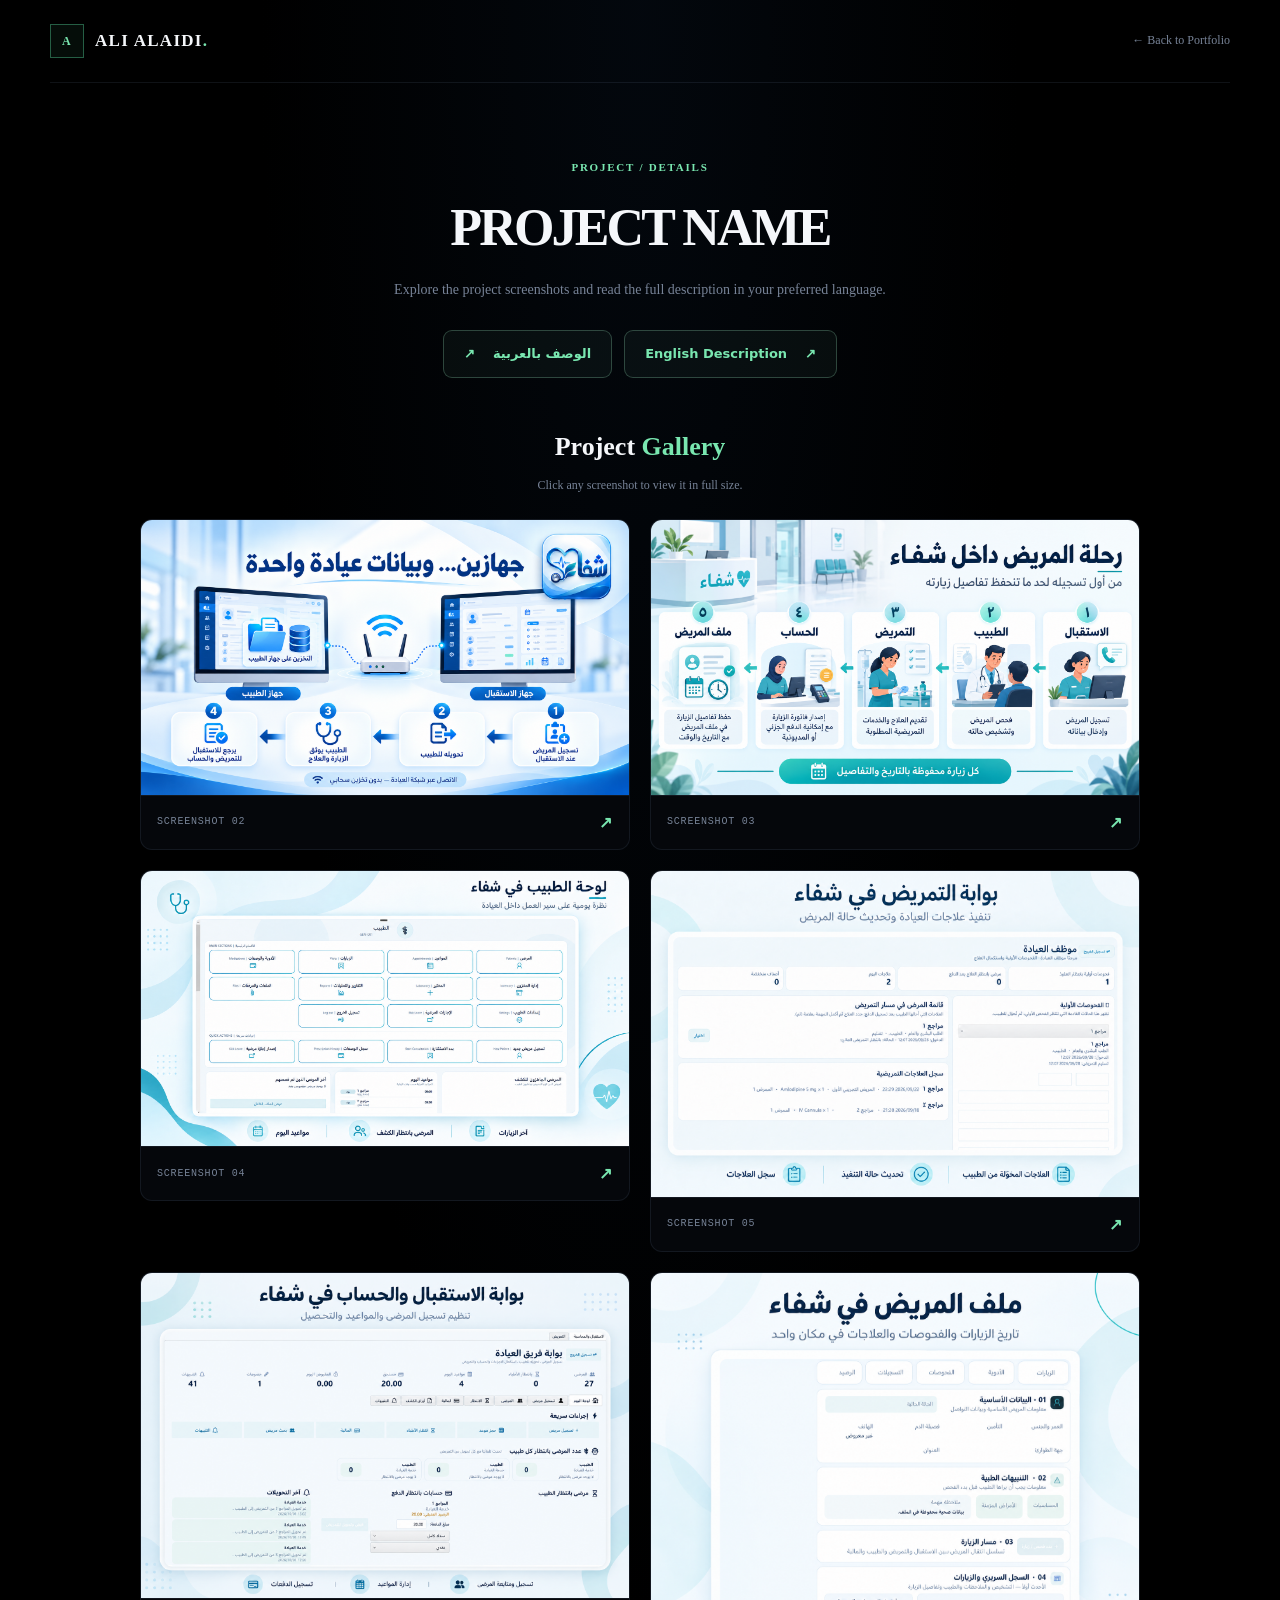
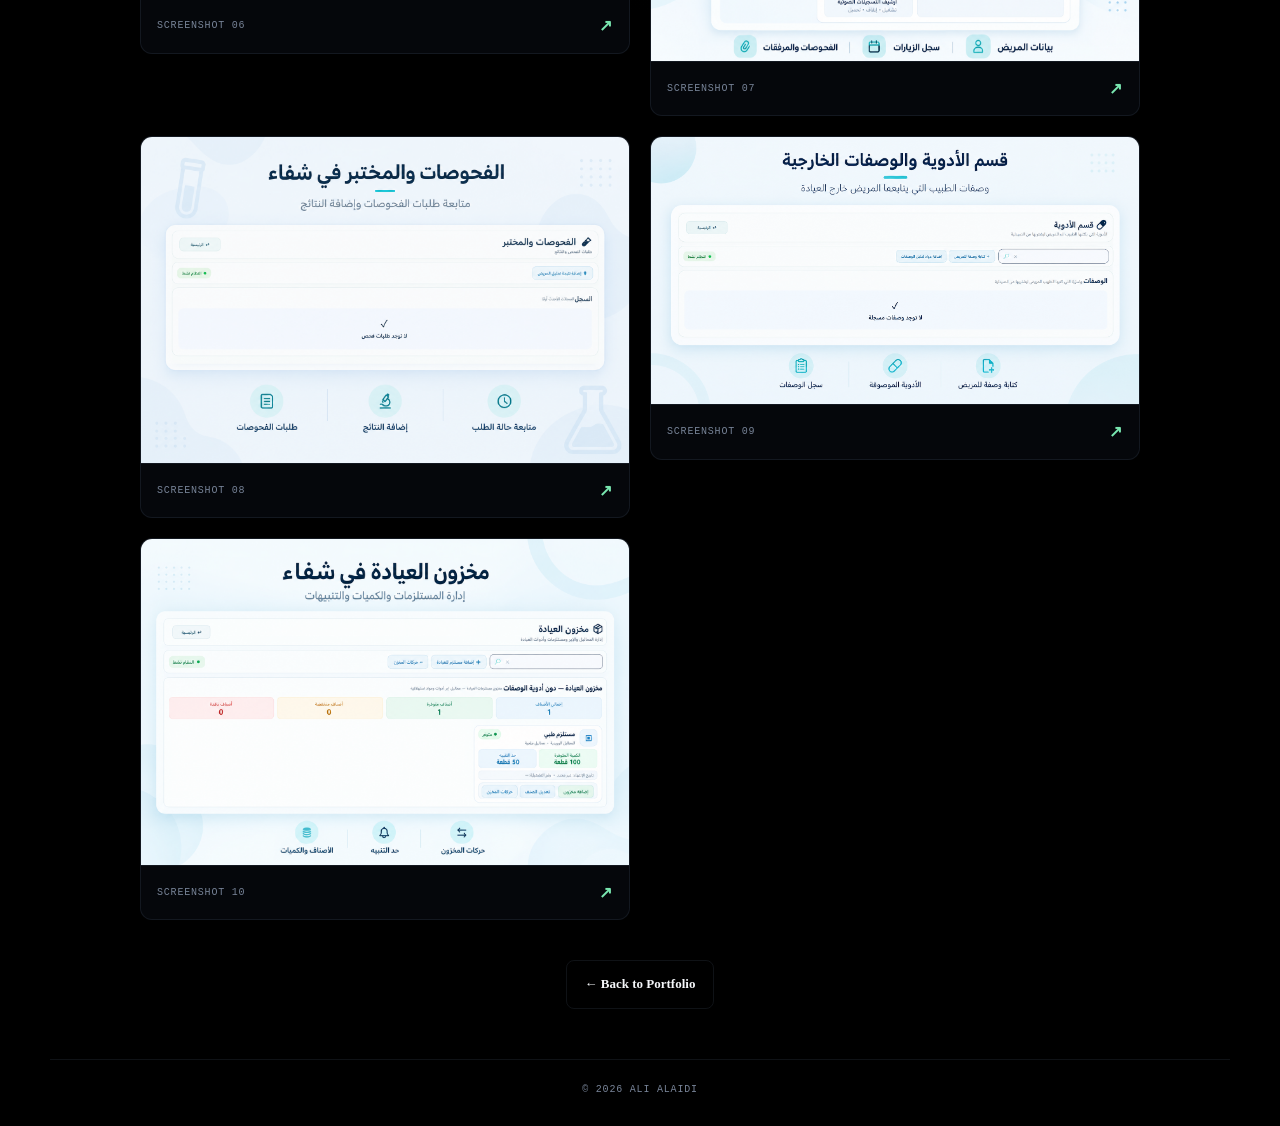
==== project-details.html @ 8cafd083 "Add files via upload" ====
<!DOCTYPE html>
<html lang="en">
<head>
  <meta charset="UTF-8">
  <meta name="viewport" content="width=device-width, initial-scale=1.0">
  <meta name="theme-color" content="#070a12">
  <meta name="referrer" content="strict-origin-when-cross-origin">

  <title>Project Details | Ali Alaidi</title>

  <link rel="stylesheet" href="./style.css">
  <link rel="stylesheet" href="./project-details.css">
</head>

<body class="project-details-page">
  <header class="project-header container">
    <a class="brand" href="./index.html">
      <span>A</span>
      <b>ALI ALAIDI<span>.</span></b>
    </a>

    <a class="project-back" href="./index.html#projects">
      ← Back to Portfolio
    </a>
  </header>

  <main class="container project-content">
    <section class="project-intro" aria-labelledby="project-title">
      <span class="section-no">PROJECT / DETAILS</span>

      <h1 id="project-title">PROJECT NAME</h1>

      <p>
        Explore the project screenshots and read the full description
        in your preferred language.
      </p>

      <div class="project-description-links">
        <a
          class="project-description-button"
          href="https://drive.google.com/file/d/16iW1_xK2qr1eW-3Y0O09BQAmVccUvuMi/view?usp=drive_link"
          target="_blank"
          rel="noopener noreferrer"
          lang="ar"
          dir="rtl"
        >
          الوصف بالعربية
          <span aria-hidden="true">↗</span>
        </a>

        <a
          class="project-description-button"
          href="https://drive.google.com/file/d/1c07bm96x8aXMD8ARU6ulNK9ESP-a6Y94/view?usp=drive_link"
          target="_blank"
          rel="noopener noreferrer"
        >
          English Description
          <span aria-hidden="true">↗</span>
        </a>
      </div>
    </section>

    <section class="project-gallery" aria-labelledby="gallery-title">
      <div class="project-gallery-heading">
        <h2 id="gallery-title">Project <span>Gallery</span></h2>
        <p>Click any screenshot to view it in full size.</p>
      </div>

      <div class="project-screenshots">
        <a href="./2pp.png" target="_blank" rel="noopener noreferrer"
           aria-label="Open screenshot 2 in full size">
          <img src="./2pp.png" alt="Project screenshot 2"
               loading="lazy" decoding="async">
          <span>SCREENSHOT 02 <b aria-hidden="true">↗</b></span>
        </a>

        <a href="./3pp.png" target="_blank" rel="noopener noreferrer"
           aria-label="Open screenshot 3 in full size">
          <img src="./3pp.png" alt="Project screenshot 3"
               loading="lazy" decoding="async">
          <span>SCREENSHOT 03 <b aria-hidden="true">↗</b></span>
        </a>

        <a href="./4pp.png" target="_blank" rel="noopener noreferrer"
           aria-label="Open screenshot 4 in full size">
          <img src="./4pp.png" alt="Project screenshot 4"
               loading="lazy" decoding="async">
          <span>SCREENSHOT 04 <b aria-hidden="true">↗</b></span>
        </a>

        <a href="./5pp.png" target="_blank" rel="noopener noreferrer"
           aria-label="Open screenshot 5 in full size">
          <img src="./5pp.png" alt="Project screenshot 5"
               loading="lazy" decoding="async">
          <span>SCREENSHOT 05 <b aria-hidden="true">↗</b></span>
        </a>

        <a href="./6pp.png" target="_blank" rel="noopener noreferrer"
           aria-label="Open screenshot 6 in full size">
          <img src="./6pp.png" alt="Project screenshot 6"
               loading="lazy" decoding="async">
          <span>SCREENSHOT 06 <b aria-hidden="true">↗</b></span>
        </a>

        <a href="./7pp.png" target="_blank" rel="noopener noreferrer"
           aria-label="Open screenshot 7 in full size">
          <img src="./7pp.png" alt="Project screenshot 7"
               loading="lazy" decoding="async">
          <span>SCREENSHOT 07 <b aria-hidden="true">↗</b></span>
        </a>

        <a href="./8pp.png" target="_blank" rel="noopener noreferrer"
           aria-label="Open screenshot 8 in full size">
          <img src="./8pp.png" alt="Project screenshot 8"
               loading="lazy" decoding="async">
          <span>SCREENSHOT 08 <b aria-hidden="true">↗</b></span>
        </a>

        <a href="./9pp.png" target="_blank" rel="noopener noreferrer"
           aria-label="Open screenshot 9 in full size">
          <img src="./9pp.png" alt="Project screenshot 9"
               loading="lazy" decoding="async">
          <span>SCREENSHOT 09 <b aria-hidden="true">↗</b></span>
        </a>

        <a href="./10pp.png" target="_blank" rel="noopener noreferrer"
           aria-label="Open screenshot 10 in full size">
          <img src="./10pp.png" alt="Project screenshot 10"
               loading="lazy" decoding="async">
          <span>SCREENSHOT 10 <b aria-hidden="true">↗</b></span>
        </a>
      </div>
    </section>

    <div class="project-return">
      <a class="btn ghost" href="./index.html#projects">
        ← Back to Portfolio
      </a>
    </div>
  </main>

  <footer class="project-footer container">
    © 2026 ALI ALAIDI
  </footer>
</body>
</html>
---- style.css ----
:root{
  --bg:#070a12;--panel:#0c111d;--panel2:#101726;--text:#eef3ff;--muted:#8e9bb4;
  --line:rgba(145,165,200,.14);--accent:#63f5b1;--accent2:#57a7ff;--max:1180px;
}
*{box-sizing:border-box;margin:0;padding:0}
html{scroll-behavior:smooth}
body{font-family:Inter,system-ui,sans-serif;background:var(--bg);color:var(--text);line-height:1.6;overflow-x:hidden}
a{color:inherit;text-decoration:none}.container{width:min(var(--max),calc(100% - 48px));margin:auto}
.noise{position:fixed;inset:0;pointer-events:none;opacity:.035;z-index:5;background-image:url("data:image/svg+xml,%3Csvg viewBox='0 0 180 180' xmlns='http://www.w3.org/2000/svg'%3E%3Cfilter id='n'%3E%3CfeTurbulence type='fractalNoise' baseFrequency='.9' numOctaves='4' stitchTiles='stitch'/%3E%3C/filter%3E%3Crect width='100%25' height='100%25' filter='url(%23n)' opacity='.6'/%3E%3C/svg%3E")}
.grid-bg{position:fixed;inset:0;pointer-events:none;opacity:.45;background-image:linear-gradient(rgba(87,167,255,.035) 1px,transparent 1px),linear-gradient(90deg,rgba(87,167,255,.035) 1px,transparent 1px);background-size:50px 50px;mask-image:linear-gradient(to bottom,black,transparent 85%);z-index:-1}
.nav-wrap{position:sticky;top:0;z-index:20;background:rgba(7,10,18,.72);backdrop-filter:blur(18px);border-bottom:1px solid var(--line)}
.nav{height:76px;display:flex;align-items:center;justify-content:space-between}.brand{display:flex;align-items:center;gap:11px;letter-spacing:.08em}.brand>span{display:grid;place-items:center;width:34px;height:34px;border:1px solid rgba(99,245,177,.35);color:var(--accent);font:600 12px "JetBrains Mono";background:rgba(99,245,177,.05)}.brand b{font-size:17px}.brand b span,.footer b span{color:var(--accent)}
.nav-links{display:flex;gap:31px;font-size:13px;color:#aeb9cc}.nav-links a:hover{color:var(--accent)}.nav-cta{font-size:12px;border:1px solid var(--line);padding:10px 15px;border-radius:8px}.nav-cta span{color:var(--accent);margin-left:7px}
.menu-btn{display:none;background:none;border:0}.menu-btn span{display:block;width:23px;height:2px;background:var(--text);margin:5px}
.hero{min-height:680px;display:grid;grid-template-columns:1.1fr .9fr;gap:70px;align-items:center;padding-top:55px}.eyebrow,.section-no,.mini-label{font:600 11px "JetBrains Mono";letter-spacing:.16em;color:var(--accent)}.pulse{display:inline-block;width:7px;height:7px;border-radius:50%;background:var(--accent);box-shadow:0 0 14px var(--accent);margin-right:9px}
h1{font-size:clamp(43px,6vw,76px);line-height:1.02;letter-spacing:-.055em;margin:22px 0}.hero h1 span,h2 span{color:var(--accent)}.hero-text{max-width:620px;color:var(--muted);font-size:16px}.hero-text strong{color:var(--text)}
.hero-actions{display:flex;gap:12px;margin:30px 0 22px}.btn{display:inline-flex;align-items:center;gap:20px;padding:13px 18px;border-radius:8px;border:1px solid var(--line);font-size:13px;font-weight:600;transition:.25s}.btn.primary{background:var(--accent);color:#04120b;border-color:var(--accent)}.btn.primary:hover{transform:translateY(-2px);box-shadow:0 10px 30px rgba(99,245,177,.15)}.btn.ghost:hover{border-color:rgba(99,245,177,.5);color:var(--accent)}.social-row{display:flex;gap:23px;color:#77849c;font:500 11px "JetBrains Mono"}.social-row a:hover{color:var(--text)}
.hero-terminal{position:relative}.terminal-glow{position:absolute;width:280px;height:280px;right:8%;top:12%;background:var(--accent2);filter:blur(100px);opacity:.1}.terminal{position:relative;border:1px solid rgba(110,140,180,.2);border-radius:13px;background:#090e18;box-shadow:0 35px 100px rgba(0,0,0,.35);overflow:hidden;transform:perspective(1000px) rotateY(-5deg)}.terminal-top{height:43px;border-bottom:1px solid var(--line);display:flex;align-items:center;gap:13px;padding:0 16px;color:#66748d;font:11px "JetBrains Mono"}.terminal-top>b{margin-left:auto;font-size:8px;letter-spacing:4px}.dots{display:flex;gap:5px}.dots i{width:7px;height:7px;border-radius:50%;background:#3d485d}.terminal-body{padding:29px 27px 36px;font:12px/2 "JetBrains Mono";color:#9ba9be;min-height:315px}.prompt{color:var(--accent)}.path{color:var(--accent2)}.output{color:#d8e1ee;margin:3px 0 13px 0;padding-left:14px}.cursor{color:var(--accent);animation:blink 1s infinite}@keyframes blink{50%{opacity:0}}.orbit{position:absolute;border:1px solid rgba(99,245,177,.12);border-radius:50%;pointer-events:none}.orbit-a{width:430px;height:430px;right:-80px;top:-70px}.orbit-b{width:570px;height:570px;right:-150px;top:-140px}
.stats{display:grid;grid-template-columns:repeat(4,1fr);border-top:1px solid var(--line);border-bottom:1px solid var(--line);padding:25px 0}.stats div{display:flex;align-items:center;gap:15px;padding:0 25px;border-right:1px solid var(--line)}.stats div:first-child{padding-left:0}.stats div:last-child{border:0}.stats strong{font:600 22px "JetBrains Mono";color:var(--accent)}.stats span{font-size:11px;color:#7e8aa0;line-height:1.4}
.section{padding-top:125px}.section-head{display:flex;align-items:baseline;gap:18px;margin-bottom:45px}.section-head h2{font-size:36px;letter-spacing:-.04em}.about-grid{display:grid;grid-template-columns:.8fr 1.2fr;gap:80px;align-items:center}.about-card{display:flex;align-items:center;gap:22px;padding:22px;border:1px solid var(--line);background:linear-gradient(135deg,rgba(99,245,177,.035),rgba(87,167,255,.02));border-radius:12px}.profile-placeholder{width:85px;height:85px;display:grid;place-items:center;border-radius:9px;background:#111a2b;border:1px solid rgba(99,245,177,.18);font:600 20px "JetBrains Mono";color:var(--accent)}.about-card h3{margin:4px 0 2px;font-size:17px}.about-card p,.about-copy p{color:var(--muted);font-size:13px}.about-copy .lead{font-size:24px;line-height:1.4;color:#dfe7f3;margin-bottom:18px}.facts{display:flex;flex-wrap:wrap;gap:10px;margin-top:24px}.facts span{font:11px "JetBrains Mono";color:#8c99ad;border:1px solid var(--line);padding:8px 11px;border-radius:6px}
.skills-grid{display:grid;grid-template-columns:repeat(3,1fr);gap:13px}.skill-card,.cert-card,.project{border:1px solid var(--line);background:rgba(12,17,29,.7);border-radius:10px;padding:24px;transition:.3s}.skill-card:hover,.cert-card:hover,.project:hover{border-color:rgba(99,245,177,.28);transform:translateY(-3px)}.icon{color:var(--accent);font:600 20px "JetBrains Mono";margin-bottom:20px}.skill-card h3,.cert-card h3,.project h3{font-size:16px;margin-bottom:7px}.skill-card p,.cert-card p,.project p{color:var(--muted);font-size:12px;min-height:58px}.bar{height:2px;background:#182234;margin-top:18px}.bar i{display:block;height:100%;background:var(--accent)}
.cert-grid{display:grid;grid-template-columns:repeat(3,1fr);gap:13px}.cert-card{display:flex;gap:18px}.cert-logo{min-width:52px;height:52px;border-radius:7px;background:#111a29;display:grid;place-items:center;color:var(--accent);font:600 10px "JetBrains Mono";border:1px solid var(--line)}.text-btn{border:0;background:none;color:var(--accent);font:11px "JetBrains Mono";cursor:pointer;margin-top:10px}.edit-note{font-size:11px;color:#637087;margin-top:17px;font-family:"JetBrains Mono"}
.timeline{border-left:1px solid var(--line);margin-left:8px}.timeline-item{position:relative;display:grid;grid-template-columns:160px 1fr;gap:30px;padding:0 0 45px 35px}.timeline-item:before{content:"";position:absolute;left:-4px;top:4px;width:7px;height:7px;border-radius:50%;background:var(--accent);box-shadow:0 0 14px rgba(99,245,177,.7)}.year{font:600 10px "JetBrains Mono";color:var(--accent)}.timeline-item h3{font-size:17px}.timeline-item p{color:#a2aec0;font-size:12px;margin:3px 0 7px}.timeline-item small{color:#68758a;font-size:11px}
.platforms{display:grid;grid-template-columns:repeat(4,1fr);gap:12px}.platforms a{display:grid;grid-template-columns:45px 1fr;column-gap:13px;padding:20px;border:1px solid var(--line);border-radius:9px;background:rgba(12,17,29,.6)}.platforms a:hover{border-color:rgba(99,245,177,.3)}.platforms b{grid-row:span 2;display:grid;place-items:center;background:#111a29;border-radius:6px;color:var(--accent);font:600 11px "JetBrains Mono"}.platforms span{font-size:13px;font-weight:600}.platforms small{color:#68758a;font-size:10px}
.projects{display:grid;grid-template-columns:repeat(3,1fr);gap:13px}.project{min-height:275px}.project-top{display:flex;justify-content:space-between;color:var(--accent);font:11px "JetBrains Mono";margin-bottom:55px}.project-top a{border:1px solid var(--line);width:29px;height:29px;display:grid;place-items:center;border-radius:6px}.project h3{font-size:19px}.project p{min-height:75px}.tags{display:flex;gap:7px;flex-wrap:wrap}.tags span{font:10px "JetBrains Mono";color:#8492a8;background:#101827;padding:5px 8px;border-radius:4px}
.contact{margin-top:125px;margin-bottom:110px;padding:60px;border:1px solid var(--line);border-radius:14px;background:radial-gradient(circle at 85% 40%,rgba(99,245,177,.07),transparent 35%),#0b101b;display:flex;align-items:end;justify-content:space-between;gap:30px}.contact h2{font-size:46px;line-height:1.05;letter-spacing:-.05em;margin:15px 0}.contact p{color:var(--muted);font-size:13px}.big{padding:17px 21px;white-space:nowrap}
.footer{border-top:1px solid var(--line);padding:30px 0 40px;display:flex;justify-content:space-between;gap:30px}.footer b{font-size:16px}.footer p,.footer-right{color:#66738a;font-size:10px}.footer-right{display:flex;align-items:center;gap:25px}.footer-right a:hover{color:var(--accent)}
.modal{position:fixed;inset:0;background:rgba(0,0,0,.72);backdrop-filter:blur(8px);display:none;place-items:center;padding:20px;z-index:50}.modal.open{display:grid}.modal-box{position:relative;width:min(520px,100%);background:#0b111d;border:1px solid rgba(99,245,177,.22);border-radius:12px;padding:35px;box-shadow:0 30px 90px #000}.modal-box h3{font-size:25px;margin:10px 0}.modal-box p{color:var(--muted);font-size:13px;margin-bottom:25px}.modal-close{position:absolute;right:15px;top:12px;border:0;background:none;color:#8d99aa;font-size:26px;cursor:pointer}
.reveal{opacity:0;transform:translateY(20px);transition:opacity .7s ease,transform .7s ease}.reveal.visible{opacity:1;transform:none}
@media(max-width:900px){.nav-links,.nav-cta{display:none}.menu-btn{display:block}.nav{position:relative}.nav-links.open{display:flex;position:absolute;top:76px;left:0;right:0;background:#080c15;border-bottom:1px solid var(--line);padding:20px 24px;flex-direction:column;gap:17px}.hero{grid-template-columns:1fr;gap:40px;min-height:auto;padding:90px 0}.hero-terminal{max-width:650px;width:100%;margin:auto}.stats{grid-template-columns:repeat(2,1fr);gap:20px}.stats div:nth-child(2){border:0}.skills-grid,.cert-grid,.projects{grid-template-columns:1fr 1fr}.platforms{grid-template-columns:1fr 1fr}.about-grid{grid-template-columns:1fr;gap:35px}.contact{align-items:flex-start;flex-direction:column}}
@media(max-width:600px){.container{width:min(100% - 30px,var(--max))}.nav{height:66px}.hero{padding:70px 0 80px}.hero h1{font-size:45px}.hero-actions{flex-wrap:wrap}.stats{grid-template-columns:1fr 1fr}.stats div{padding:0 10px}.section{padding-top:90px}.section-head{margin-bottom:30px}.section-head h2{font-size:29px}.skills-grid,.cert-grid,.projects,.platforms{grid-template-columns:1fr}.timeline-item{grid-template-columns:1fr;gap:7px}.contact{margin-top:90px;margin-bottom:80px;padding:32px 22px}.contact h2{font-size:37px}.footer{flex-direction:column}.footer-right{flex-direction:column;align-items:flex-start;gap:10px}.terminal{transform:none}.orbit{display:none}}


/* ===== HERO PROFILE ===== */
.hero-profile{position:relative;display:flex;flex-direction:column;align-items:center;justify-content:center;min-height:530px;text-align:center}
.profile-ring{position:relative;width:310px;height:310px;border-radius:50%;padding:8px;background:conic-gradient(from 0deg,var(--accent),rgba(99,245,177,.08),var(--accent2),rgba(99,245,177,.08),var(--accent));animation:profileSpin 10s linear infinite;box-shadow:0 0 35px rgba(99,245,177,.13),0 0 90px rgba(87,167,255,.08)}
.profile-ring:before{content:"";position:absolute;inset:-12px;border:1px solid rgba(99,245,177,.18);border-radius:50%;box-shadow:0 0 25px rgba(99,245,177,.08);animation:profilePulse 3s ease-in-out infinite}
.profile-photo{width:100%;height:100%;border-radius:50%;overflow:hidden;background:radial-gradient(circle at 50% 35%,#1c2940,#0b111d 70%);border:8px solid #080c14;position:relative;z-index:2}
.profile-photo img{width:100%;height:100%;object-fit:cover;display:block}
.photo-fallback{display:none;width:100%;height:100%;place-items:center;color:var(--accent);font:600 46px "JetBrains Mono";letter-spacing:.04em}
.profile-status{margin-top:28px;border:1px solid rgba(99,245,177,.2);background:rgba(99,245,177,.045);border-radius:999px;padding:7px 12px;color:#93a1b5;font:600 9px "JetBrains Mono";letter-spacing:.14em}
.profile-status span{display:inline-block;width:6px;height:6px;border-radius:50%;background:var(--accent);margin-right:7px;box-shadow:0 0 10px var(--accent)}
.hero-profile h2{font-size:29px;letter-spacing:-.04em;margin:13px 0 0}
.profile-role{font-size:14px;color:var(--accent);font-weight:600;margin-top:2px}
.profile-meta{display:flex;flex-wrap:wrap;justify-content:center;gap:8px;margin-top:14px}
.profile-meta span{font:10px "JetBrains Mono";color:#78869d;border:1px solid var(--line);background:rgba(12,17,29,.6);padding:6px 9px;border-radius:5px}
.profile-line{width:90px;height:1px;background:linear-gradient(90deg,transparent,var(--accent),transparent);margin:18px auto 10px;opacity:.5}
.profile-caption{font:11px "JetBrains Mono";color:#66758c}
.profile-orbit{position:absolute;border:1px solid rgba(99,245,177,.11);border-radius:50%;pointer-events:none}
.orbit-one{width:430px;height:430px;animation:orbitFloat 7s ease-in-out infinite}
.orbit-two{width:570px;height:570px;animation:orbitFloat 9s ease-in-out infinite reverse}
@keyframes profileSpin{to{transform:rotate(360deg)}}
@keyframes profilePulse{50%{transform:scale(1.04);opacity:.45}}
@keyframes orbitFloat{50%{transform:scale(1.025) rotate(8deg);opacity:.55}}
.hero-profile:hover .profile-ring{animation-duration:4s;box-shadow:0 0 45px rgba(99,245,177,.2),0 0 110px rgba(87,167,255,.11)}
@media(max-width:900px){.hero-profile{min-height:500px}.profile-ring{width:275px;height:275px}.orbit-one{width:380px;height:380px}.orbit-two{width:480px;height:480px}}
@media(max-width:600px){.hero-profile{min-height:440px}.profile-ring{width:235px;height:235px}.hero-profile h2{font-size:25px}.orbit-one{width:310px;height:310px}.orbit-two{width:390px;height:390px}}


/* ===== PROFILE CARD — INSPIRED BY THE PROVIDED REFERENCE ===== */
.hero-profile-card{
  position:relative;
  width:min(520px,100%);
  margin-left:auto;
  border:1px solid rgba(125,150,190,.18);
  border-radius:24px;
  overflow:visible;
  background:linear-gradient(180deg,rgba(14,20,34,.96),rgba(8,12,21,.98));
  box-shadow:0 35px 90px rgba(0,0,0,.38),0 0 60px rgba(99,245,177,.045);
}
.profile-cover{
  height:150px;
  position:relative;
  overflow:hidden;
  border-radius:24px 24px 0 0;
  background:radial-gradient(circle at 75% 40%,rgba(99,245,177,.16),transparent 28%),linear-gradient(135deg,#111a2a,#0a101c 62%,#0d1725);
  border-bottom:1px solid var(--line);
}
.cover-grid{
  position:absolute;inset:0;opacity:.48;
  background-image:linear-gradient(rgba(99,245,177,.06) 1px,transparent 1px),linear-gradient(90deg,rgba(99,245,177,.06) 1px,transparent 1px);
  background-size:30px 30px;
  mask-image:linear-gradient(90deg,transparent,#000 25%,#000 75%,transparent);
}
.cover-label{
  position:absolute;left:24px;top:20px;
  font:600 9px "JetBrains Mono";letter-spacing:.17em;color:#8290a7;
}
.cover-orb{position:absolute;border:1px solid rgba(99,245,177,.15);border-radius:50%}
.cover-orb.orb-a{width:250px;height:250px;right:-30px;top:-115px}
.cover-orb.orb-b{width:180px;height:180px;right:70px;top:-75px;border-color:rgba(87,167,255,.13)}
.profile-main{position:relative;padding:0 32px 30px;text-align:center}
.profile-avatar-wrap{position:absolute;left:50%;top:-77px;transform:translateX(-50%);z-index:3}
.profile-avatar-ring{
  width:154px;height:154px;border-radius:50%;padding:5px;
  background:conic-gradient(from 180deg,var(--accent),#1c2e42,var(--accent2),#17283c,var(--accent));
  box-shadow:0 0 0 7px rgba(8,12,21,.72),0 0 35px rgba(99,245,177,.18);
}
.profile-avatar{
  width:100%;height:100%;border-radius:50%;overflow:hidden;
  background:radial-gradient(circle at 50% 35%,#26364d,#0b111d 70%);
  border:5px solid #080c14;
}
.profile-avatar img{width:100%;height:100%;display:block;object-fit:cover}
.photo-fallback{display:none;width:100%;height:100%;place-items:center;color:var(--accent);font:600 35px "JetBrains Mono"}
.online-dot{
  position:absolute;right:10px;bottom:9px;width:17px;height:17px;border-radius:50%;
  background:var(--accent);border:4px solid #0a0f18;box-shadow:0 0 13px rgba(99,245,177,.7);
}
.profile-actions{display:flex;justify-content:space-between;padding-top:21px}
.profile-actions a{
  display:inline-flex;align-items:center;gap:8px;color:#8c98ac;font-size:11px;font-weight:600;
  padding:8px 10px;border-radius:7px;transition:.2s;
}
.profile-actions a:hover{color:var(--accent);background:rgba(99,245,177,.05)}
.profile-actions a span{color:var(--accent)}
.profile-identity{padding-top:56px}
.profile-identity .profile-status{display:inline-flex;align-items:center;margin:0;padding:6px 10px;font-size:8px}
.profile-identity h2{font-size:34px;line-height:1.1;letter-spacing:-.045em;margin:12px 0 4px}
.profile-location{color:#8491a6;font:11px "JetBrains Mono";margin-bottom:14px}
.profile-role{font-size:15px;color:#e3eaf4;font-weight:600;margin-top:3px}
.profile-university{font-size:12px;color:#768399;margin-top:2px}
.profile-stats{
  display:grid;grid-template-columns:repeat(3,1fr);margin:25px 0 18px;
  border-top:1px solid var(--line);border-bottom:1px solid var(--line);
}
.profile-stats div{padding:17px 8px;border-right:1px solid var(--line)}
.profile-stats div:last-child{border-right:0}
.profile-stats strong{display:block;color:var(--text);font:600 18px "JetBrains Mono"}
.profile-stats span{display:block;color:#6e7b91;font-size:10px;margin-top:2px}
.profile-tags{display:flex;justify-content:center;gap:7px;flex-wrap:wrap;margin-bottom:20px}
.profile-tags span{font:9px "JetBrains Mono";color:#8d9aaf;background:#101827;border:1px solid var(--line);padding:6px 8px;border-radius:5px}
.profile-more{
  display:flex;align-items:center;justify-content:center;gap:14px;width:100%;
  padding:13px 16px;border:1px solid rgba(99,245,177,.18);border-radius:9px;
  color:var(--accent);background:rgba(99,245,177,.045);font-size:12px;font-weight:600;
  transition:.25s;
}
.profile-more:hover{background:rgba(99,245,177,.09);border-color:rgba(99,245,177,.35);transform:translateY(-2px)}
.profile-more span{font-size:16px}
@media(max-width:900px){
  .hero-profile-card{margin:auto;max-width:520px}
}
@media(max-width:600px){
  .hero-profile-card{border-radius:18px}
  .profile-cover{height:125px;border-radius:18px 18px 0 0}
  .profile-main{padding-left:20px;padding-right:20px}
  .profile-avatar-ring{width:136px;height:136px}
  .profile-avatar-wrap{top:-68px}
  .profile-identity{padding-top:50px}
  .profile-identity h2{font-size:29px}
}

/* FINAL OVERRIDE: old terminal is intentionally disabled */
.hero .hero-terminal{display:none!important}
.hero .hero-profile{display:none!important}
.hero-profile-card{display:block!important}

/* ===== HERO V5: PROFILE-ONLY LAYOUT ===== */
.hero{
  min-height:calc(100vh - 76px);
  display:flex!important;
  align-items:center;
  justify-content:center;
  padding:54px 0 70px;
}
.hero-copy{display:none!important}
.hero-profile-card{
  width:min(760px,100%)!important;
  margin:0 auto!important;
}
.profile-cover{height:185px}
.profile-main{padding-left:42px;padding-right:42px;padding-bottom:38px}
.profile-avatar-wrap{top:-91px}
.profile-avatar-ring{width:182px;height:182px}
.profile-identity{padding-top:72px}
.profile-identity h2{font-size:38px}
.profile-role{font-size:16px}
.profile-university{font-size:13px}
.profile-stats{margin-top:30px}
.profile-stats strong{font-size:20px}
.profile-tags{margin-top:2px}
.profile-more{max-width:360px;margin:0 auto}
@media(max-width:900px){
  .hero{min-height:auto;padding:65px 0 80px}
  .hero-profile-card{width:min(650px,100%)!important}
}
@media(max-width:600px){
  .hero{padding:42px 0 60px}
  .hero-profile-card{width:100%!important}
  .profile-cover{height:140px}
  .profile-main{padding-left:20px;padding-right:20px;padding-bottom:26px}
  .profile-avatar-wrap{top:-75px}
  .profile-avatar-ring{width:150px;height:150px}
  .profile-identity{padding-top:61px}
  .profile-identity h2{font-size:30px}
}

/* ===== V6: DEEP DARK / SOFT PROFILE GLOW ===== */
:root{
  --bg:#030507;
  --panel:#080b10;
  --panel2:#0c1118;
  --text:#f1f4f7;
  --muted:#7f8998;
  --line:rgba(170,185,205,.11);
  --accent:#75e6ad;
  --accent2:#6798d9;
}

/* deeper black atmosphere */
body{
  background:
    radial-gradient(circle at 50% 8%,rgba(55,70,88,.055),transparent 34%),
    #030507;
}
.grid-bg{
  opacity:.28;
  background-image:
    linear-gradient(rgba(130,150,175,.025) 1px,transparent 1px),
    linear-gradient(90deg,rgba(130,150,175,.025) 1px,transparent 1px);
}

/* darker profile card */
.hero-profile-card{
  background:linear-gradient(180deg,#0a0d12 0%,#06080c 100%)!important;
  border-color:rgba(160,175,195,.13)!important;
  box-shadow:0 35px 100px rgba(0,0,0,.55),0 0 70px rgba(0,0,0,.25)!important;
}
.profile-cover{
  background:
    radial-gradient(circle at 78% 35%,rgba(103,152,217,.09),transparent 28%),
    linear-gradient(135deg,#0d1219,#05070a 72%)!important;
}

/* soft, calm glow around the profile photo */
.profile-avatar-wrap{
  filter:drop-shadow(0 0 10px rgba(117,230,173,.13))
         drop-shadow(0 0 24px rgba(103,152,217,.08));
}
.profile-avatar-ring{
  background:
    conic-gradient(
      from 210deg,
      rgba(117,230,173,.9),
      rgba(117,230,173,.22),
      rgba(103,152,217,.62),
      rgba(117,230,173,.16),
      rgba(117,230,173,.9)
    )!important;
  box-shadow:
    0 0 0 7px rgba(3,5,7,.88),
    0 0 18px rgba(117,230,173,.12),
    0 0 38px rgba(103,152,217,.07)!important;
  animation:none!important;
}
.profile-avatar{
  background:#090d13!important;
  border-color:#05070a!important;
}
.profile-avatar-wrap:after{
  content:"";
  position:absolute;
  inset:-18px;
  border-radius:50%;
  background:radial-gradient(circle,rgba(117,230,173,.07) 0%,rgba(117,230,173,.025) 38%,transparent 68%);
  filter:blur(7px);
  z-index:-1;
  pointer-events:none;
}
.online-dot{
  background:#75e6ad!important;
  box-shadow:0 0 8px rgba(117,230,173,.45)!important;
}

/* quieter UI accents */
.profile-status{
  background:rgba(117,230,173,.025)!important;
  border-color:rgba(117,230,173,.12)!important;
}
.profile-tags span{
  background:#0b1016!important;
}
.profile-more{
  background:rgba(117,230,173,.025)!important;
  border-color:rgba(117,230,173,.13)!important;
}

/* ===== V7: PURE BLACK + DEEP NAVY + PHOTO HALO ===== */
:root{
  --bg:#000000;
  --panel:#05070b;
  --panel2:#080d16;
  --text:#f5f7fa;
  --muted:#778397;
  --line:rgba(122,145,176,.12);
  --accent:#79e7b0;
  --accent2:#416b9e;
}

html,body{background:#000!important}
body{
  background:
    radial-gradient(ellipse at 50% 0%,rgba(7,18,32,.42),transparent 42%),
    #000!important;
}
.grid-bg{
  opacity:.18!important;
  background-image:
    linear-gradient(rgba(54,88,125,.055) 1px,transparent 1px),
    linear-gradient(90deg,rgba(54,88,125,.055) 1px,transparent 1px)!important;
}

/* pure black card with a very subtle navy depth */
.hero-profile-card{
  background:
    linear-gradient(180deg,#06090e 0%,#000 100%)!important;
  border:1px solid rgba(72,99,133,.2)!important;
  box-shadow:
    0 40px 100px rgba(0,0,0,.8),
    0 0 80px rgba(12,32,55,.14)!important;
}
.profile-cover{
  background:
    radial-gradient(circle at 78% 35%,rgba(42,83,126,.18),transparent 29%),
    linear-gradient(135deg,#090f18 0%,#020407 75%)!important;
}

/* profile image: calm halo, navy shadow + soft green rim */
.profile-avatar-wrap{
  filter:
    drop-shadow(0 0 8px rgba(71,112,158,.18))
    drop-shadow(0 0 24px rgba(71,112,158,.10))!important;
}
.profile-avatar-ring{
  background:
    conic-gradient(
      from 205deg,
      #6ee3aa 0deg,
      rgba(110,227,170,.28) 65deg,
      #315d8b 145deg,
      rgba(49,93,139,.22) 220deg,
      #6ee3aa 310deg,
      #6ee3aa 360deg
    )!important;
  box-shadow:
    0 0 0 7px #000,
    0 0 10px rgba(110,227,170,.16),
    0 0 28px rgba(49,93,139,.14),
    0 0 55px rgba(49,93,139,.06)!important;
  animation:none!important;
}
.profile-avatar{
  background:#020406!important;
  border:5px solid #000!important;
}
.profile-avatar-wrap:after{
  content:"";
  position:absolute;
  inset:-25px;
  border-radius:50%;
  background:
    radial-gradient(circle,
      rgba(74,119,163,.11) 0%,
      rgba(74,119,163,.055) 32%,
      rgba(74,119,163,.018) 48%,
      transparent 69%);
  filter:blur(8px);
  z-index:-1;
  pointer-events:none;
}
.online-dot{
  background:#79e7b0!important;
  box-shadow:
    0 0 5px rgba(121,231,176,.65),
    0 0 12px rgba(121,231,176,.22)!important;
  border-color:#000!important;
}

/* navy details */
.profile-status{
  background:rgba(50,88,125,.055)!important;
  border-color:rgba(75,116,158,.17)!important;
}
.profile-tags span{
  background:#050a11!important;
  border-color:rgba(67,96,130,.16)!important;
}
.profile-more{
  background:linear-gradient(180deg,rgba(45,77,109,.09),rgba(12,25,39,.05))!important;
  border-color:rgba(77,119,161,.2)!important;
}
.cover-grid{
  opacity:.35!important;
  background-image:
    linear-gradient(rgba(72,109,145,.07) 1px,transparent 1px),
    linear-gradient(90deg,rgba(72,109,145,.07) 1px,transparent 1px)!important;
}
.cover-orb{border-color:rgba(67,104,143,.17)!important}

/* ===== V8: MERRIWEATHER TYPOGRAPHY ===== */
body{
  font-family:"Merriweather",Georgia,serif!important;
}
h1,h2,h3,h4,h5,h6,
.brand,.nav-links,.nav-cta,.btn,
.profile-status,.profile-location,.profile-tags,
.profile-more,.profile-stats span,.profile-stats strong,
.cover-label,.section-no,.mini-label,.facts span,
.social-row,.edit-note,.year,.tags span,
.text-btn,.footer-right,.footer p{
  font-family:"Merriweather",Georgia,serif!important;
}

/* Keep technical micro-copy in a monospace face for the cyber identity. */
.eyebrow,
.terminal,
.prompt,
.path,
.output,
.cursor{
  font-family:"JetBrains Mono",monospace!important;
}

/* Merriweather needs slightly more breathing room. */
.hero-profile-card h2{
  font-weight:900;
  letter-spacing:-.035em;
}
.profile-role{
  font-weight:700;
}
.profile-university,
.profile-location{
  letter-spacing:.01em;
}

/* ===== V9: FORCE MERRIWEATHER ===== */
html body,
html body *{
  font-family:"Merriweather", Georgia, serif;
}

.eyebrow,
.terminal,
.terminal *,
.prompt,
.path,
.output,
.cursor,
.cover-label{
  font-family:"JetBrains Mono", monospace!important;
}

.profile-identity h2,
.hero h1,
.section-head h2,
.skill-card h3,
.cert-card h3,
.project h3,
.contact h2,
.footer b{
  font-family:"Merriweather", Georgia, serif!important;
  font-weight:900;
}


/* ===== CERTIFICATES: 21-CARD ARCHIVE ===== */
.section-subtitle{
  color:#69768a;
  font-size:11px;
  margin-top:7px;
  max-width:620px;
}
.cert-toolbar{
  display:flex;
  align-items:center;
  justify-content:space-between;
  margin:-18px 0 22px;
  color:#778397;
  font-size:11px;
}
.cert-toolbar b{color:var(--accent);font-family:"Merriweather",Georgia,serif}
.cert-hint{font-size:10px;color:#59667a}
.certificates-grid{
  display:grid;
  grid-template-columns:repeat(3,minmax(0,1fr));
  gap:16px;
}
.certificate-card{
  min-width:0;
  overflow:hidden;
  border:1px solid rgba(72,99,133,.17);
  border-radius:12px;
  background:linear-gradient(180deg,#070b11,#020304);
  transition:transform .25s ease,border-color .25s ease,box-shadow .25s ease;
}
.certificate-card:hover{
  transform:translateY(-5px);
  border-color:rgba(117,231,176,.28);
  box-shadow:0 18px 45px rgba(0,0,0,.35),0 0 25px rgba(55,93,128,.07);
}
.certificate-image{
  position:relative;
  display:block;
  width:100%;
  aspect-ratio:16/10;
  padding:0;
  border:0;
  background:#05080d;
  cursor:pointer;
  overflow:hidden;
}
.certificate-image img{
  display:block;
  width:100%;
  height:100%;
  object-fit:contain;
  background:#05080d;
  transition:transform .45s ease,filter .35s ease;
}
.certificate-card:hover .certificate-image img{
  transform:scale(1.035);
  filter:brightness(.72);
}
.certificate-overlay{
  position:absolute;
  left:12px;
  right:12px;
  bottom:12px;
  padding:9px 11px;
  border:1px solid rgba(117,231,176,.2);
  border-radius:7px;
  background:rgba(0,0,0,.7);
  backdrop-filter:blur(8px);
  color:#b8f3d4;
  font:600 9px "JetBrains Mono",monospace;
  letter-spacing:.03em;
  opacity:0;
  transform:translateY(5px);
  transition:.25s;
}
.certificate-card:hover .certificate-overlay{opacity:1;transform:none}
.certificate-missing{
  display:none !important;
  position:absolute;
  inset:0;
  place-items:center;
  align-content:center;
  gap:6px;
  color:#647188;
  background:
    radial-gradient(circle at 50% 35%,rgba(55,93,128,.12),transparent 45%),
    #04070b;
}
.certificate-missing b{
  color:var(--accent);
  font:700 25px "Merriweather",Georgia,serif;
}
.certificate-missing small{
  font:9px "JetBrains Mono",monospace;
  color:#59667a;
}
.certificate-missing.show{display:grid !important}
.certificate-image img.missing{display:none}
.certificate-info{
  display:grid;
  grid-template-columns:32px 1fr;
  gap:10px;
  padding:15px;
  text-align:left;
}
.certificate-number{
  color:#466887;
  font:600 10px "JetBrains Mono",monospace;
  padding-top:3px;
}
.certificate-info h3{
  font:700 14px "Merriweather",Georgia,serif;
  color:#edf2f7;
  margin:0 0 5px;
}
.certificate-info p{
  margin:0;
  color:#69768a;
  font-size:10px;
  line-height:1.5;
}
.edit-note code{
  color:#94a2b8;
  background:#080d14;
  border:1px solid rgba(72,99,133,.13);
  border-radius:4px;
  padding:2px 5px;
  font-family:"JetBrains Mono",monospace;
}
@media(max-width:900px){
  .certificates-grid{grid-template-columns:repeat(2,minmax(0,1fr))}
}
@media(max-width:600px){
  .cert-toolbar{align-items:flex-start;gap:10px;flex-direction:column}
  .certificates-grid{grid-template-columns:1fr}
}

/* === Premium certificate frames — visual only === */
.certificate-card{
  position:relative;
  border:1px solid rgba(103,139,171,.24);
  border-radius:18px;
  background:
    linear-gradient(180deg,rgba(8,14,22,.96),rgba(1,4,8,.98));
  box-shadow:
    0 18px 45px rgba(0,0,0,.34),
    inset 0 0 0 1px rgba(255,255,255,.018);
  overflow:hidden;
}
.certificate-card::before{
  content:"";
  position:absolute;
  inset:8px;
  border:1px solid rgba(105,153,190,.12);
  border-radius:12px;
  pointer-events:none;
  z-index:4;
}
.certificate-card::after{
  content:"";
  position:absolute;
  inset:0;
  border-radius:18px;
  pointer-events:none;
  background:
    linear-gradient(135deg,rgba(117,231,176,.42),transparent 18%,transparent 78%,rgba(66,118,165,.32)),
    radial-gradient(circle at 50% 0%,rgba(86,139,180,.13),transparent 38%);
  opacity:.7;
}
.certificate-image{
  position:relative;
  z-index:2;
  display:block;
  width:100%;
  aspect-ratio:16/10;
  padding:22px;
  border:0;
  border-radius:15px 15px 0 0;
  background:
    linear-gradient(180deg,rgba(7,12,18,.9),rgba(2,5,9,.98));
  cursor:zoom-in;
  overflow:hidden;
}
.certificate-image::before{
  content:"";
  position:absolute;
  inset:17px;
  border:1px solid rgba(117,231,176,.18);
  border-radius:9px;
  box-shadow:
    0 0 0 1px rgba(30,60,83,.22),
    inset 0 0 24px rgba(42,82,112,.08);
  pointer-events:none;
  z-index:2;
}
.certificate-image::after{
  content:"";
  position:absolute;
  top:17px;
  left:17px;
  width:34px;
  height:34px;
  border-top:2px solid rgba(117,231,176,.55);
  border-left:2px solid rgba(117,231,176,.55);
  border-radius:8px 0 0 0;
  pointer-events:none;
  z-index:3;
}
.certificate-image img{
  position:relative;
  z-index:1;
  display:block;
  width:100%;
  height:100%;
  object-fit:contain;
  background:#05080d;
  border-radius:8px;
  transition:transform .45s ease,filter .35s ease;
}
.certificate-card:hover{
  border-color:rgba(117,231,176,.34);
  box-shadow:
    0 22px 55px rgba(0,0,0,.42),
    0 0 32px rgba(48,107,92,.08),
    inset 0 0 0 1px rgba(117,231,176,.04);
}
.certificate-card:hover .certificate-image img{
  transform:scale(1.018);
  filter:brightness(.98);
}
/* Remove the old hover button/label completely. */
.certificate-overlay{display:none !important;}
.certificate-image{cursor:zoom-in;}
.certificate-info{
  position:relative;
  z-index:5;
  border-top:1px solid rgba(96,128,158,.12);
}


/* Certificate gallery: image-only presentation */
.certificate-info,
.certificate-overlay,
.certificate-card > .certificate-info,
.certificate-card > .certificate-overlay {
  display:none !important;
}
.certificate-card {
  padding:0 !important;
}
.certificate-image {
  margin:0 !important;
  border-radius:16px !important;
}

/* V21 — Five-column certificates + single traveling light line */
.certificates-grid {
  grid-template-columns: repeat(5, minmax(0, 1fr));
  gap: 14px;
}

.certificates-grid .certificate-card {
  --certificate-angle: 0deg;
  position: relative;
  min-width: 0;
  padding: 0;
  border: 0;
  border-radius: 12px;
  overflow: visible;
  isolation: isolate;
  background: #020507;
  box-shadow: 0 8px 24px rgba(0,0,0,.40);
  animation: certificateOrbit 8s linear infinite;
  transition: transform .35s ease, box-shadow .35s ease;
}

/* The actual effect: one thin light stroke travels around the frame. */
.certificates-grid .certificate-card::before {
  content: "";
  position: absolute;
  inset: -2px;
  z-index: 0;
  border-radius: 14px;
  padding: 2px;
  background: conic-gradient(
    from var(--certificate-angle),
    transparent 0deg 330deg,
    rgba(108, 219, 244, .10) 334deg,
    rgba(108, 219, 244, .85) 342deg,
    rgba(178, 108, 255, .95) 350deg,
    rgba(178, 108, 255, .22) 356deg,
    transparent 360deg
  );
  -webkit-mask:
    linear-gradient(#000 0 0) content-box,
    linear-gradient(#000 0 0);
  -webkit-mask-composite: xor;
  mask:
    linear-gradient(#000 0 0) content-box,
    linear-gradient(#000 0 0);
  mask-composite: exclude;
  pointer-events: none;
}

/* Very soft halo that follows the same single moving stroke. */
.certificates-grid .certificate-card::after {
  content: "";
  position: absolute;
  inset: -5px;
  z-index: -1;
  border-radius: 17px;
  padding: 5px;
  background: conic-gradient(
    from var(--certificate-angle),
    transparent 0deg 330deg,
    rgba(94, 210, 238, .05) 337deg,
    rgba(94, 210, 238, .28) 344deg,
    rgba(166, 93, 255, .22) 351deg,
    transparent 360deg
  );
  -webkit-mask:
    linear-gradient(#000 0 0) content-box,
    linear-gradient(#000 0 0);
  -webkit-mask-composite: xor;
  mask:
    linear-gradient(#000 0 0) content-box,
    linear-gradient(#000 0 0);
  mask-composite: exclude;
  filter: blur(5px);
  opacity: .9;
  pointer-events: none;
}

.certificates-grid .certificate-image {
  position: relative;
  z-index: 1;
  width: 100%;
  aspect-ratio: 1600 / 1132;
  display: flex;
  align-items: center;
  justify-content: center;
  padding: 0;
  margin: 0;
  border: 0;
  border-radius: 12px;
  background: #020507;
  overflow: hidden;
  cursor: zoom-in;
  box-shadow: inset 0 0 18px rgba(0,20,32,.18);
}

.certificates-grid .certificate-image::before {
  content: "";
  position: absolute;
  inset: 1px;
  border: 1px solid rgba(154, 221, 235, .055);
  border-radius: 11px;
  pointer-events: none;
  z-index: 3;
}

.certificates-grid .certificate-image::after {
  content: none;
}

.certificates-grid .certificate-image img {
  position: relative;
  z-index: 2;
  width: 100%;
  height: 100%;
  object-fit: contain;
  border-radius: 11px;
  display: block;
  background: #000;
}

.certificates-grid .certificate-card:hover {
  transform: translateY(-2px);
  box-shadow: 0 14px 34px rgba(0,0,0,.52);
}

@keyframes certificateOrbit {
  0%   { --certificate-angle: 0deg; }
  100% { --certificate-angle: 360deg; }
}

@property --certificate-angle {
  syntax: "<angle>";
  inherits: false;
  initial-value: 0deg;
}

@media (max-width: 1100px) {
  .certificates-grid { grid-template-columns: repeat(4, minmax(0, 1fr)); }
}

@media (max-width: 900px) {
  .certificates-grid { grid-template-columns: repeat(3, minmax(0, 1fr)); }
}

@media (max-width: 650px) {
  .certificates-grid { grid-template-columns: repeat(2, minmax(0, 1fr)); gap: 10px; }
}

@media (max-width: 430px) {
  .certificates-grid { grid-template-columns: 1fr; }
}

@media (prefers-reduced-motion: reduce) {
  .certificates-grid .certificate-card { animation: none; }
  .certificates-grid .certificate-card { --certificate-angle: 0deg; }
}

/* V22 — Premium horizontal certificate carousel inspired by the reference */
.certificate-carousel{
  position:relative;
  display:flex;
  align-items:center;
  gap:12px;
  margin:6px -18px 0;
}
.certificate-viewport{
  flex:1;
  min-width:0;
  overflow-x:auto;
  overflow-y:visible;
  scroll-behavior:smooth;
  scrollbar-width:none;
  scroll-snap-type:x mandatory;
  padding:14px 18px 18px;
}
.certificate-viewport::-webkit-scrollbar{display:none}
.certificate-track{
  display:flex !important;
  flex-wrap:nowrap !important;
  gap:14px;
  width:max-content;
  min-width:100%;
}
.certificate-track .certificate-card{
  flex:0 0 calc((100vw - 2 * clamp(28px, 7vw, 120px) - 4 * 14px) / 5);
  width:calc((100vw - 2 * clamp(28px, 7vw, 120px) - 4 * 14px) / 5);
  max-width:none;
  scroll-snap-align:center;
  transform:scale(.965);
  transition:transform .5s ease, box-shadow .5s ease, filter .5s ease;
}
.certificate-track .certificate-card.is-active{
  transform:scale(1.025);
  z-index:4;
}
.certificate-track .certificate-card::before{
  background:conic-gradient(from var(--certificate-angle),
    transparent 0deg 318deg,
    rgba(93,218,246,.08) 327deg,
    rgba(104,224,255,.9) 338deg,
    rgba(171,91,255,1) 350deg,
    rgba(171,91,255,.16) 357deg,
    transparent 360deg);
  filter:drop-shadow(0 0 4px rgba(98,213,244,.55));
}
.certificate-track .certificate-card::after{
  inset:-7px;
  padding:7px;
  background:conic-gradient(from var(--certificate-angle),
    transparent 0deg 320deg,
    rgba(91,211,243,.03) 330deg,
    rgba(91,211,243,.22) 340deg,
    rgba(165,89,255,.18) 351deg,
    transparent 360deg);
  filter:blur(7px);
  opacity:.72;
}
.certificate-track .certificate-image{
  aspect-ratio:1600/1132;
  border-radius:11px;
}
.certificate-track .certificate-image img{border-radius:10px}
.certificate-track .certificate-card:hover{
  transform:scale(1.045) translateY(-2px);
  box-shadow:0 18px 40px rgba(0,0,0,.48),0 0 18px rgba(94,210,238,.08);
}
.certificate-nav{
  flex:0 0 38px;
  width:38px;
  height:38px;
  border-radius:50%;
  border:1px solid rgba(107,205,239,.24);
  background:rgba(4,10,17,.88);
  color:#c8e9f5;
  display:grid;
  place-items:center;
  font:24px/1 "Merriweather",serif;
  cursor:pointer;
  z-index:10;
  box-shadow:0 0 18px rgba(75,190,232,.08), inset 0 0 12px rgba(70,120,160,.08);
  transition:.3s ease;
}
.certificate-nav:hover{
  border-color:rgba(116,222,248,.65);
  box-shadow:0 0 22px rgba(71,201,238,.22), inset 0 0 12px rgba(70,120,160,.12);
  color:#fff;
  transform:scale(1.06);
}
.certificate-dots{
  display:flex;
  justify-content:center;
  align-items:center;
  gap:8px;
  margin:2px 0 0;
}
.certificate-dots button{
  width:6px;height:6px;padding:0;border:0;border-radius:50%;
  background:#294052;cursor:pointer;transition:.3s ease;
}
.certificate-dots button.active{
  width:20px;border-radius:99px;
  background:linear-gradient(90deg,#5bd9f5,#a65bff);
  box-shadow:0 0 10px rgba(88,213,244,.35);
}
@media(max-width:1100px){
  .certificate-track .certificate-card{flex-basis:calc((100vw - 2 * 42px - 3 * 14px) / 4);width:calc((100vw - 2 * 42px - 3 * 14px) / 4)}
}
@media(max-width:900px){
  .certificate-track .certificate-card{flex-basis:calc((100vw - 2 * 34px - 2 * 14px) / 3);width:calc((100vw - 2 * 34px - 2 * 14px) / 3)}
}
@media(max-width:650px){
  .certificate-carousel{margin-left:-8px;margin-right:-8px;gap:6px}
  .certificate-viewport{padding-left:8px;padding-right:8px}
  .certificate-track .certificate-card{flex-basis:calc((100vw - 2 * 30px - 14px) / 2);width:calc((100vw - 2 * 30px - 14px) / 2)}
  .certificate-nav{width:32px;height:32px;flex-basis:32px;font-size:20px}
}
@media(prefers-reduced-motion:reduce){
  .certificate-track .certificate-card::before,.certificate-track .certificate-card::after{animation:none!important}
  .certificate-viewport{scroll-behavior:auto}
}

/* =========================================================
   V23 — Category tabs + true traveling light around each certificate
   ========================================================= */
.certificate-category-bar{
  display:flex;
  flex-wrap:wrap;
  gap:9px;
  align-items:center;
  margin:2px 0 18px;
}
.certificate-tab{
  appearance:none;
  border:1px solid rgba(71,112,151,.26);
  background:rgba(5,11,18,.72);
  color:#a9b7c9;
  padding:9px 16px;
  border-radius:9px;
  font:500 10px "JetBrains Mono",monospace;
  letter-spacing:.01em;
  cursor:pointer;
  transition:border-color .3s ease,box-shadow .3s ease,color .3s ease,background .3s ease,transform .3s ease;
}
.certificate-tab span{color:#5f7289}
.certificate-tab:hover{
  color:#eaf8ff;
  border-color:rgba(86,197,235,.45);
  box-shadow:0 0 16px rgba(63,177,222,.08);
  transform:translateY(-1px);
}
.certificate-tab.active{
  color:#e8fbff;
  border-color:rgba(92,213,247,.9);
  background:linear-gradient(135deg,rgba(52,170,222,.10),rgba(155,78,255,.10));
  box-shadow:0 0 10px rgba(78,205,245,.22),0 0 24px rgba(148,77,255,.10),inset 0 0 12px rgba(85,203,240,.05);
}
.certificate-tab.active span{color:#9deeff}
.certificate-filter-meta{
  display:flex;
  justify-content:flex-end;
  color:#66758b;
  font:500 9px "JetBrains Mono",monospace;
  margin:-5px 2px 12px;
}
.certificate-filter-meta b{color:#91dff4}
.certificate-category-grid{
  display:grid !important;
  grid-template-columns:repeat(5,minmax(0,1fr));
  gap:14px;
  width:100%;
}
.certificate-category-grid .certificate-card{
  position:relative;
  min-width:0;
  overflow:visible;
  isolation:isolate;
  border:0 !important;
  border-radius:12px;
  background:#020507;
  box-shadow:0 8px 24px rgba(0,0,0,.40);
  animation:none !important;
  transition:transform .35s ease,box-shadow .35s ease;
}
/* A single bright segment physically rotates around the border. */
.certificate-category-grid .certificate-card::before{
  content:"";
  position:absolute;
  inset:-2px;
  z-index:0;
  padding:2px;
  border-radius:14px;
  background:conic-gradient(
    from 0deg,
    transparent 0deg 322deg,
    rgba(82,211,246,.08) 329deg,
    rgba(92,219,250,.95) 340deg,
    rgba(174,91,255,1) 350deg,
    rgba(174,91,255,.16) 357deg,
    transparent 360deg
  );
  -webkit-mask:linear-gradient(#000 0 0) content-box,linear-gradient(#000 0 0);
  -webkit-mask-composite:xor;
  mask:linear-gradient(#000 0 0) content-box,linear-gradient(#000 0 0);
  mask-composite:exclude;
  animation:certificateLightTravel 4.6s linear infinite;
  pointer-events:none;
  filter:drop-shadow(0 0 3px rgba(77,211,246,.72));
}
/* The same segment gets a very restrained soft halo. */
.certificate-category-grid .certificate-card::after{
  content:"";
  position:absolute;
  inset:-6px;
  z-index:-1;
  padding:6px;
  border-radius:18px;
  background:conic-gradient(
    from 0deg,
    transparent 0deg 323deg,
    rgba(70,206,242,.03) 333deg,
    rgba(70,206,242,.28) 342deg,
    rgba(165,86,255,.22) 351deg,
    transparent 360deg
  );
  -webkit-mask:linear-gradient(#000 0 0) content-box,linear-gradient(#000 0 0);
  -webkit-mask-composite:xor;
  mask:linear-gradient(#000 0 0) content-box,linear-gradient(#000 0 0);
  mask-composite:exclude;
  animation:certificateLightTravel 4.6s linear infinite;
  filter:blur(5px);
  opacity:.8;
  pointer-events:none;
}
.certificate-category-grid .certificate-image{
  position:relative;
  z-index:1;
  width:100%;
  aspect-ratio:1600/1132;
  padding:0;
  margin:0;
  border:0;
  border-radius:11px;
  background:#000;
  overflow:hidden;
  cursor:zoom-in;
  box-shadow:inset 0 0 14px rgba(0,15,26,.18);
}
.certificate-category-grid .certificate-image::before{
  content:"";
  position:absolute;
  inset:1px;
  z-index:3;
  border:1px solid rgba(169,229,246,.07);
  border-radius:10px;
  pointer-events:none;
}
.certificate-category-grid .certificate-image img{
  position:relative;
  z-index:2;
  display:block;
  width:100%;
  height:100%;
  object-fit:contain;
  border-radius:10px;
  background:#000;
}
.certificate-category-grid .certificate-card:hover{
  transform:translateY(-2px) scale(1.012);
  box-shadow:0 15px 34px rgba(0,0,0,.48);
}
@keyframes certificateLightTravel{
  to{transform:rotate(360deg)}
}
@media(max-width:1100px){
  .certificate-category-grid{grid-template-columns:repeat(4,minmax(0,1fr));}
}
@media(max-width:900px){
  .certificate-category-grid{grid-template-columns:repeat(3,minmax(0,1fr));}
}
@media(max-width:650px){
  .certificate-category-bar{gap:7px;margin-bottom:14px;}
  .certificate-tab{padding:8px 11px;font-size:9px;}
  .certificate-category-grid{grid-template-columns:repeat(2,minmax(0,1fr));gap:10px;}
}
@media(max-width:430px){
  .certificate-category-grid{grid-template-columns:1fr;}
}
@media(prefers-reduced-motion:reduce){
  .certificate-category-grid .certificate-card::before,
  .certificate-category-grid .certificate-card::after{animation:none!important;}
}


/* ===== Certificates section: centered + uppercase ===== */
#certifications .section-head{
  justify-content:center;
  text-align:center;
}

#certifications .section-head > div{
  text-align:center;
}

#certifications .section-head h2{
  text-transform:uppercase;
}

#certifications .section-subtitle{
  margin-left:auto;
  margin-right:auto;
  text-transform:uppercase;
}

#certifications .certificate-category-bar{
  justify-content:center;
}

#certifications .certificate-tab{
  text-transform:uppercase;
}


/* ===== TECHNICAL SKILLS: uppercase headings ===== */
#skills .section-head h2,
#skills .skill-card h3{
  text-transform:uppercase;
}


/* ===== About & Technical Skills: centered uppercase headings ===== */
#about .section-head,
#skills .section-head{
  justify-content:center;
  text-align:center;
}

#about .section-head h2,
#skills .section-head h2{
  text-transform:uppercase;
}

#about .section-head .section-no,
#skills .section-head .section-no{
  text-transform:uppercase;
}

/* Learning / education icon */
#about .learning-icon{
  display:grid;
  place-items:center;
  font-size:2.35rem;
  line-height:1;
}

#about .about-card h3,
#about .about-card p,
#about .mini-label{
  text-transform:uppercase;
}


/* ===== Professional cybersecurity / technology icon ===== */
#about .learning-icon{
  display:grid;
  place-items:center;
}

#about .learning-icon svg{
  width:46px;
  height:46px;
  fill:none;
  stroke:currentColor;
  stroke-width:2.2;
  stroke-linecap:round;
  stroke-linejoin:round;
  color:var(--accent, #9ff0c2);
}

#about .facts{
  display:flex;
  flex-wrap:wrap;
  gap:10px;
}

#about .facts span{
  text-transform:uppercase;
}


/* ===== Profile identity + social links ===== */
.profile-identity h2{
  text-transform:uppercase;
  letter-spacing:.02em;
}

.profile-identity .profile-location,
.profile-identity .profile-role,
.profile-identity .profile-university,
.profile-status{
  text-transform:uppercase;
}

.profile-socials{
  display:flex;
  justify-content:center;
  flex-wrap:wrap;
  gap:8px;
  margin:20px auto 4px;
}

.profile-socials a{
  display:inline-flex;
  align-items:center;
  justify-content:center;
  padding:8px 13px;
  border:1px solid rgba(150,180,220,.16);
  border-radius:7px;
  background:rgba(10,15,24,.58);
  color:#9db4d5;
  font-family:'JetBrains Mono',monospace;
  font-size:10px;
  letter-spacing:.08em;
  text-decoration:none;
  transition:transform .2s ease,border-color .2s ease,color .2s ease,background .2s ease;
}

.profile-socials a:hover{
  transform:translateY(-2px);
  border-color:rgba(159,240,194,.5);
  color:#9ff0c2;
  background:rgba(159,240,194,.05);
}

.profile-actions a{
  text-transform:uppercase;
}


/* ===== Premium social buttons ===== */
.profile-socials{
  gap:10px;
  margin:22px auto 8px;
}

.profile-socials a{
  position:relative;
  overflow:hidden;
  min-width:96px;
  padding:9px 15px;
  border:1px solid rgba(130,165,205,.22);
  border-radius:9px;
  background:linear-gradient(180deg,rgba(17,25,38,.82),rgba(7,11,18,.78));
  color:#b9cbe2;
  box-shadow:0 0 0 rgba(159,240,194,0), inset 0 1px 0 rgba(255,255,255,.035);
  letter-spacing:.12em;
  transition:transform .25s ease,border-color .25s ease,color .25s ease,
             box-shadow .25s ease,background .25s ease;
}

.profile-socials a::before{
  content:"";
  position:absolute;
  top:0;
  left:-70%;
  width:55%;
  height:100%;
  background:linear-gradient(90deg,transparent,rgba(159,240,194,.10),transparent);
  transform:skewX(-20deg);
  transition:left .55s ease;
}

.profile-socials a:hover{
  transform:translateY(-3px);
  border-color:rgba(159,240,194,.48);
  color:#9ff0c2;
  background:linear-gradient(180deg,rgba(20,35,40,.9),rgba(8,14,20,.86));
  box-shadow:0 0 18px rgba(159,240,194,.09), inset 0 0 14px rgba(159,240,194,.025);
}

.profile-socials a:hover::before{
  left:125%;
}

/* ===== Verified badge beside the name ===== */
.profile-name{
  display:inline-flex;
  align-items:center;
  justify-content:center;
  gap:9px;
  flex-wrap:wrap;
}

.verified-badge{
  display:inline-grid;
  place-items:center;
  width:20px;
  height:20px;
  border-radius:50%;
  background:linear-gradient(135deg,#8ff0bb,#5fd9aa);
  color:#07120d;
  font-family:Arial,sans-serif;
  font-size:13px;
  font-weight:900;
  line-height:1;
  box-shadow:0 0 10px rgba(111,232,175,.28),0 0 22px rgba(111,232,175,.10);
  transform:translateY(1px);
}


/* ===== Animated black verification badge ===== */
.profile-name{
  display:inline-flex;
  align-items:center;
  justify-content:center;
  gap:10px;
}

.verified-badge{
  position:relative;
  display:inline-grid;
  place-items:center;
  width:25px;
  height:25px;
  flex:0 0 25px;
  transform:translateY(1px);
  filter:drop-shadow(0 0 7px rgba(0,0,0,.65));
}

.verified-badge::before,
.verified-badge::after{
  content:"";
  position:absolute;
  inset:0;
  border-radius:50%;
  border:1px solid rgba(0,0,0,.45);
  animation:verifiedRipple 2.4s ease-out infinite;
  pointer-events:none;
}

.verified-badge::after{
  animation-delay:1.2s;
}

.verified-badge svg{
  position:relative;
  z-index:2;
  width:25px;
  height:25px;
  overflow:visible;
}

.verified-badge .badge-wave{
  fill:#050505;
  stroke:rgba(255,255,255,.16);
  stroke-width:1;
}

.verified-badge .badge-check{
  fill:none;
  stroke:#fff;
  stroke-width:5;
  stroke-linecap:round;
  stroke-linejoin:round;
  stroke-dasharray:42;
  stroke-dashoffset:42;
  animation:verifiedCheck 2.4s ease-in-out infinite;
}

@keyframes verifiedCheck{
  0%,18%{stroke-dashoffset:42;opacity:.35}
  42%,72%{stroke-dashoffset:0;opacity:1}
  88%,100%{stroke-dashoffset:0;opacity:.75}
}

@keyframes verifiedRipple{
  0%{transform:scale(.82);opacity:0}
  18%{opacity:.45}
  70%,100%{transform:scale(1.7);opacity:0}
}

/* ===== Uploaded profile photo ===== */
.profile-avatar img{
  width:100%;
  height:100%;
  object-fit:cover;
  object-position:center 28%;
  display:block;
}


/* ===== Education & Journey: centered uppercase presentation ===== */
#education .section-head{
  justify-content:center;
  text-align:center;
}

#education .section-head h2,
#education .timeline,
#education .timeline-item,
#education .timeline-item h3,
#education .timeline-item p,
#education .timeline-item small,
#education .timeline-item .year{
  text-transform:uppercase;
}


/* ===== Learning Platforms ===== */
#learning-platforms .section-head{
  justify-content:center;
  text-align:center;
}

#learning-platforms .section-head h2{
  text-transform:uppercase;
}

#learning-platforms .platforms{
  display:grid;
  grid-template-columns:repeat(4,minmax(0,1fr));
  gap:14px;
  align-items:stretch;
}

#learning-platforms .platform-card{
  min-height:128px;
  padding:14px;
  display:flex;
  flex-direction:column;
  align-items:center;
  justify-content:center;
  gap:10px;
  overflow:hidden;
  text-decoration:none;
  border:1px solid rgba(130,165,205,.18);
  border-radius:12px;
  background:linear-gradient(180deg,rgba(14,21,32,.82),rgba(7,11,18,.82));
  box-shadow:inset 0 1px 0 rgba(255,255,255,.025);
  transition:transform .25s ease,border-color .25s ease,box-shadow .25s ease;
}

#learning-platforms .platform-card:hover{
  transform:translateY(-4px);
  border-color:rgba(159,240,194,.42);
  box-shadow:0 0 22px rgba(159,240,194,.08),inset 0 0 18px rgba(159,240,194,.025);
}

#learning-platforms .platform-logo{
  width:100%;
  height:76px;
  display:grid;
  place-items:center;
  overflow:hidden;
  border-radius:8px;
  background:#000;
}

#learning-platforms .platform-logo img{
  display:block;
  width:100%;
  height:100%;
  object-fit:contain;
  object-position:center;
}

#learning-platforms .platform-card > span{
  color:#c3d1e5;
  font-family:'JetBrains Mono',monospace;
  font-size:10px;
  font-weight:600;
  letter-spacing:.08em;
  text-transform:uppercase;
  text-align:center;
}

@media (max-width: 900px){
  #learning-platforms .platforms{
    grid-template-columns:repeat(2,minmax(0,1fr));
  }
}

@media (max-width: 520px){
  #learning-platforms .platforms{
    grid-template-columns:1fr;
  }
}

/* ===== Contact + browser tab polish ===== */
#contact .section-no,
#contact h2,
#contact p,
#contact .btn{
  text-transform:uppercase;
}
#contact p{
  max-width:760px;
  line-height:1.9;
  letter-spacing:.025em;
}




#learning-platforms .platform-marquee{
  position:relative;
  width:100%;
  overflow:hidden;
  padding:24px 0 28px;
  margin-top:8px;
  isolation:isolate;
}
#learning-platforms .platform-marquee::before,
#learning-platforms .platform-marquee::after{
  content:"";
  position:absolute;
  top:0;
  bottom:0;
  width:110px;
  z-index:10;
  pointer-events:none;
}
#learning-platforms .platform-marquee::before{
  left:0;
  background:linear-gradient(90deg,#05070a 0%,rgba(5,7,10,0) 100%);
}
#learning-platforms .platform-marquee::after{
  right:0;
  background:linear-gradient(270deg,#05070a 0%,rgba(5,7,10,0) 100%);
}
#learning-platforms .platform-track{
  display:flex;
  align-items:center;
  gap:34px;
  width:max-content;
  animation:learningPlatformsMove 30s linear infinite;
  will-change:transform;
}
#learning-platforms .platform-marquee:hover .platform-track{
  animation-play-state:paused;
}
#learning-platforms .platform-card{
  position:relative;
  flex:0 0 180px;
  width:180px;
  height:180px;
  display:grid;
  place-items:center;
  padding:7px;
  border:0;
  border-radius:50%;
  background:transparent;
  text-decoration:none;
  overflow:visible;
  transition:transform .3s ease,filter .3s ease;
}
#learning-platforms .platform-card::before{
  content:"";
  position:absolute;
  inset:0;
  border-radius:50%;
  padding:3px;
  background:conic-gradient(
    from 0deg,
    rgba(159,240,194,.10),
    rgba(159,240,194,1) 18%,
    rgba(255,255,255,.25) 31%,
    rgba(159,240,194,.12) 48%,
    rgba(159,240,194,.95) 72%,
    rgba(159,240,194,.10) 100%
  );
  -webkit-mask:linear-gradient(#000 0 0) content-box,linear-gradient(#000 0 0);
  -webkit-mask-composite:xor;
  mask-composite:exclude;
  animation:learningRingSpin 5s linear infinite;
  filter:drop-shadow(0 0 7px rgba(159,240,194,.38));
}
#learning-platforms .platform-card::after{
  content:"";
  position:absolute;
  inset:-8px;
  border-radius:50%;
  border:1px solid rgba(159,240,194,.14);
  border-top-color:rgba(159,240,194,.65);
  border-left-color:rgba(159,240,194,.25);
  animation:learningOrbit 8s linear infinite reverse;
  pointer-events:none;
}
#learning-platforms .platform-logo{
  position:relative;
  z-index:2;
  width:100%;
  height:100%;
  border-radius:50%;
  overflow:hidden;
  display:grid;
  place-items:center;
  background:#000;
  border:1px solid rgba(159,240,194,.25);
  box-shadow:
    inset 0 0 25px rgba(159,240,194,.06),
    0 0 13px rgba(159,240,194,.12);
}
#learning-platforms .platform-logo img{
  display:block;
  width:100%;
  height:100%;
  border-radius:50%;
  object-fit:cover;
  object-position:center;
}
#learning-platforms .platform-card:hover{
  transform:scale(1.08);
  filter:drop-shadow(0 0 14px rgba(159,240,194,.28));
}
@keyframes learningPlatformsMove{
  from{transform:translateX(0);}
  to{transform:translateX(calc(-50% - 17px));}
}
@keyframes learningRingSpin{
  to{transform:rotate(360deg);}
}
@keyframes learningOrbit{
  to{transform:rotate(360deg);}
}
@media(max-width:700px){
  #learning-platforms .platform-track{gap:22px;animation-duration:24s}
  #learning-platforms .platform-card{
    flex-basis:148px;
    width:148px;
    height:148px;
  }
  #learning-platforms .platform-marquee::before,
  #learning-platforms .platform-marquee::after{width:58px}
}
@media(prefers-reduced-motion:reduce){
  #learning-platforms .platform-track,
  #learning-platforms .platform-card::before,
  #learning-platforms .platform-card::after{animation:none}
}



#learning-platforms .platform-fixed{
  position:relative;
  width:100%;
  padding:22px 0 30px;
  overflow:visible;
}

#learning-platforms .platform-fixed .platform-track{
  display:grid;
  grid-template-columns:repeat(4,minmax(0,1fr));
  align-items:center;
  justify-items:center;
  gap:26px;
  width:100%;
  animation:none !important;
  transform:none !important;
}

#learning-platforms .platform-fixed .platform-card{
  position:relative;
  width:176px;
  height:176px;
  flex:none;
  display:grid;
  place-items:center;
  padding:7px;
  border:0;
  border-radius:50%;
  background:transparent;
  overflow:visible;
  transition:transform .28s ease,filter .28s ease;
}

#learning-platforms .platform-fixed .platform-card::before{
  content:"";
  position:absolute;
  inset:-2px;
  border-radius:50%;
  padding:3px;
  background:conic-gradient(
    from 0deg,
    rgba(159,240,194,.18) 0deg,
    rgba(159,240,194,.92) 65deg,
    rgba(255,255,255,.32) 105deg,
    rgba(159,240,194,.16) 165deg,
    rgba(159,240,194,.88) 240deg,
    rgba(159,240,194,.14) 310deg,
    rgba(159,240,194,.75) 350deg
  );
  -webkit-mask:linear-gradient(#000 0 0) content-box,linear-gradient(#000 0 0);
  -webkit-mask-composite:xor;
  mask-composite:exclude;
  animation:platformGlowSpin 7s linear infinite;
  filter:drop-shadow(0 0 5px rgba(159,240,194,.28));
}

#learning-platforms .platform-fixed .platform-card::after{
  content:"";
  position:absolute;
  inset:-9px;
  border-radius:50%;
  border:1px solid rgba(159,240,194,.10);
  box-shadow:0 0 12px rgba(159,240,194,.08);
  animation:platformGlowPulse 3s ease-in-out infinite;
  pointer-events:none;
}

#learning-platforms .platform-fixed .platform-logo{
  position:relative;
  z-index:2;
  width:100%;
  height:100%;
  display:grid;
  place-items:center;
  overflow:hidden;
  border-radius:50%;
  background:#000;
  border:1px solid rgba(159,240,194,.22);
  box-shadow:
    inset 0 0 25px rgba(159,240,194,.05),
    0 0 9px rgba(159,240,194,.10);
}

#learning-platforms .platform-fixed .platform-logo img{
  display:block;
  width:100%;
  height:100%;
  border-radius:50%;
  object-fit:cover;
  object-position:center;
}

#learning-platforms .platform-fixed .platform-card:hover{
  transform:translateY(-5px) scale(1.05);
  filter:drop-shadow(0 0 14px rgba(159,240,194,.25));
}

#learning-platforms .platform-fixed .platform-card:hover::before{
  animation-duration:2.8s;
  filter:drop-shadow(0 0 9px rgba(159,240,194,.45));
}

@keyframes platformGlowSpin{
  to{transform:rotate(360deg);}
}

@keyframes platformGlowPulse{
  0%,100%{opacity:.55;transform:scale(.99);}
  50%{opacity:1;transform:scale(1.025);}
}

@media(max-width:900px){
  #learning-platforms .platform-fixed .platform-track{
    grid-template-columns:repeat(2,minmax(0,1fr));
    row-gap:28px;
  }
}

@media(max-width:520px){
  #learning-platforms .platform-fixed .platform-track{
    grid-template-columns:1fr;
    row-gap:24px;
  }
  #learning-platforms .platform-fixed .platform-card{
    width:158px;
    height:158px;
  }
}

@media(prefers-reduced-motion:reduce){
  #learning-platforms .platform-fixed .platform-card::before,
  #learning-platforms .platform-fixed .platform-card::after{
    animation:none;
  }
}


/* Simple, lightweight certificate cards */
#certifications .certificate-category-grid {
  display: grid !important;
  grid-template-columns: repeat(2, minmax(0, 1fr)) !important;
  gap: 16px !important;
}
#certifications .certificate-text-card {
  min-width: 0;
  padding: 20px 22px !important;
  border: 1px solid rgba(145,165,200,.18) !important;
  border-radius: 12px !important;
  background: linear-gradient(145deg, rgba(14,21,39,.98), rgba(8,13,28,.98)) !important;
  box-shadow: none !important;
  animation: none !important;
  transform: none !important;
  overflow: hidden;
}
#certifications .certificate-text-card::before,
#certifications .certificate-text-card::after { display: none !important; }
#certifications .certificate-text-top {
  display:flex; align-items:center; justify-content:space-between; gap:10px;
  margin-bottom: 13px;
}
#certifications .certificate-number {
  color: #71839e; font: 600 10px "JetBrains Mono", monospace;
}
#certifications .certificate-status {
  color: #c4d5e8; font: 500 10px "JetBrains Mono", monospace;
  border: 1px solid rgba(145,165,200,.2); border-radius: 999px;
  padding: 5px 10px; background: rgba(145,165,200,.06);
}
#certifications .certificate-text-card h3 {
  color: #eef3ff; font: 600 15px/1.5 "Merriweather", Georgia, serif;
  margin: 0 0 9px; overflow-wrap: anywhere;
}
#certifications .certificate-text-card .certificate-provider {
  color: #718de2; font: 500 10px "JetBrains Mono", monospace;
  text-transform: uppercase; letter-spacing: .06em; margin: 0;
}
#certifications .certificate-text-footer {
  display:flex; justify-content:space-between; gap:8px;
  margin-top: 18px; padding-top: 10px;
  border-top: 1px solid rgba(145,165,200,.13);
  color:#718096; font: 9px "JetBrains Mono", monospace;
}
@media (max-width: 640px) {
  #certifications .certificate-category-grid { grid-template-columns: repeat(3, minmax(0,1fr)) !important; gap: 8px !important; }
  #certifications .certificate-text-card { padding: 11px 10px !important; border-radius: 9px !important; }
  #certifications .certificate-text-top { margin-bottom: 8px; gap: 4px; }
  #certifications .certificate-number, #certifications .certificate-status { font-size: 8px; }
  #certifications .certificate-status { padding: 3px 5px; }
  #certifications .certificate-text-card h3 { font-size: 10px; line-height: 1.45; margin-bottom: 6px; }
  #certifications .certificate-text-card .certificate-provider { font-size: 8px; }
  #certifications .certificate-text-footer { margin-top: 10px; padding-top: 7px; font-size: 7px; }
}
@media (prefers-reduced-motion: reduce) {
  #certifications .certificate-text-card { transition: none !important; }
}


/* Digital certificate cards: lightweight, static presentation */
#certifications .certificate-text-card {
  position: relative;
  display: flex;
  flex-direction: column;
  justify-content: space-between;
  min-height: 168px;
  background: linear-gradient(135deg, rgba(14,21,39,.98), rgba(10,18,38,.98)) !important;
}
#certifications .certificate-text-card h3 {
  font-family: inherit;
  font-size: clamp(12px, 1.25vw, 16px);
  font-weight: 650;
  line-height: 1.5;
}
#certifications .certificate-number {
  display: inline-flex; align-items: center; gap: 6px;
  color: #8293b1; letter-spacing: .06em;
}
#certifications .certificate-seal {
  display: inline-grid; place-items: center; width: 20px; height: 20px;
  border: 1px solid rgba(89,211,255,.35); border-radius: 6px;
  color: #59d3ff; background: rgba(89,211,255,.08); font-size: 12px;
}
#certifications .certificate-status { white-space: nowrap; }
#certifications .certificate-text-card .certificate-provider {
  color: #8297e8; font-size: 10px; letter-spacing: .07em;
}
#certifications .certificate-text-footer { letter-spacing: .035em; }
@media (max-width: 640px) {
  #certifications .certificate-text-card { min-height: 132px; }
  #certifications .certificate-number { font-size: 7px; letter-spacing: 0; }
  #certifications .certificate-seal { width: 15px; height: 15px; font-size: 9px; }
  #certifications .certificate-status { font-size: 7px; padding: 3px 4px; }
  #certifications .certificate-text-card h3 { font-size: 9px; line-height: 1.4; }
  #certifications .certificate-text-card .certificate-provider { font-size: 7px; overflow-wrap: anywhere; }
  #certifications .certificate-text-footer { font-size: 6px; }
}

/* Certificate cards — harmonized with the portfolio theme */
#certifications .certificate-category-grid {
  grid-template-columns: repeat(2, minmax(0, 1fr)) !important;
  gap: 16px !important;
}
#certifications .certificate-text-card {
  position: relative;
  min-height: 170px;
  padding: 20px 22px !important;
  border: 1px solid var(--line) !important;
  border-radius: 10px !important;
  background: linear-gradient(135deg, rgba(12,17,29,.94), rgba(16,23,38,.82)) !important;
  box-shadow: inset 0 1px 0 rgba(255,255,255,.018) !important;
  transition: border-color .25s ease, background .25s ease !important;
}
#certifications .certificate-text-card::before {
  content: "";
  display: block !important;
  position: absolute;
  inset: 0 auto 0 0;
  width: 2px;
  background: linear-gradient(180deg, var(--accent), var(--accent2));
  opacity: .8;
}
#certifications .certificate-text-card::after { display: none !important; }
#certifications .certificate-text-card:hover {
  transform: none !important;
  border-color: rgba(99,245,177,.35) !important;
  background: linear-gradient(135deg, rgba(15,24,39,.98), rgba(16,27,43,.92)) !important;
  box-shadow: 0 10px 28px rgba(0,0,0,.18) !important;
}
#certifications .certificate-text-top { margin-bottom: 14px; }
#certifications .certificate-number {
  color: var(--accent);
  font: 600 10px "JetBrains Mono", monospace;
  letter-spacing: .07em;
}
#certifications .certificate-seal {
  width: 20px; height: 20px;
  border: 1px solid rgba(99,245,177,.25);
  border-radius: 6px;
  color: var(--accent);
  background: rgba(99,245,177,.07);
}
#certifications .certificate-status {
  color: #9eabc0;
  border: 1px solid var(--line);
  background: rgba(87,167,255,.055);
  border-radius: 6px;
  font: 500 9px "JetBrains Mono", monospace;
  padding: 4px 8px;
}
#certifications .certificate-text-card h3 {
  color: var(--text);
  font: 600 15px/1.5 Inter, system-ui, sans-serif;
  margin: 0 0 8px;
  overflow-wrap: anywhere;
}
#certifications .certificate-text-card .certificate-provider {
  color: var(--accent2);
  font: 500 10px/1.5 "JetBrains Mono", monospace;
  letter-spacing: .055em;
  margin: 0;
}
#certifications .certificate-text-footer {
  margin-top: 16px;
  padding-top: 9px;
  border-top: 1px solid var(--line);
  color: #68758a;
  font: 9px "JetBrains Mono", monospace;
  letter-spacing: .035em;
}
@media (max-width: 640px) {
  #certifications .certificate-category-grid { grid-template-columns: repeat(3, minmax(0,1fr)) !important; gap: 8px !important; }
  #certifications .certificate-text-card { min-height: 145px; padding: 11px 9px !important; border-radius: 8px !important; }
  #certifications .certificate-text-top { align-items: flex-start; margin-bottom: 8px; gap: 4px; }
  #certifications .certificate-number { font-size: 7px; letter-spacing: 0; }
  #certifications .certificate-seal { width: 15px; height: 15px; font-size: 9px; flex: 0 0 auto; }
  #certifications .certificate-status { font-size: 7px; padding: 3px 4px; }
  #certifications .certificate-text-card h3 { font-size: 10px; line-height: 1.4; margin-bottom: 6px; }
  #certifications .certificate-text-card .certificate-provider { font-size: 7px; overflow-wrap: anywhere; }
  #certifications .certificate-text-footer { margin-top: 9px; padding-top: 6px; font-size: 6px; }
}
@media (prefers-reduced-motion: reduce) {
  #certifications .certificate-text-card { transition: none !important; }
}



/* Projects section */
#projects .section-head {
  justify-content: center;
  text-align: center;
}

.portfolio-project {
  width: min(760px, 100%);
  margin: 0 auto;
  overflow: hidden;
  border: 1px solid var(--line);
  border-radius: 18px;
  background: linear-gradient(
    180deg,
    rgba(14, 20, 34, .96),
    rgba(8, 12, 21, .98)
  );
  box-shadow: 0 20px 60px rgba(0, 0, 0, .25);
}

.portfolio-project-cover {
  display: block;
  width: 100%;
  height: auto;
}

.portfolio-project-body {
  padding: 24px;
  text-align: center;
}

.portfolio-project-body h3 {
  margin: 0 0 18px;
  color: var(--text);
  font-size: 20px;
  overflow-wrap: anywhere;
}

.portfolio-project-body .profile-more:focus-visible {
  outline: 2px solid var(--accent);
  outline-offset: 4px;
}

@media (max-width: 600px) {
  .portfolio-project {
    border-radius: 12px;
  }

  .portfolio-project-body {
    padding: 18px;
  }
}
---- project-details.css ----
.project-details-page {
  min-height: 100vh;
}

.project-details-page .project-header {
  display: flex;
  align-items: center;
  justify-content: space-between;
  gap: 20px;
  padding-top: 24px;
  padding-bottom: 24px;
  border-bottom: 1px solid var(--line);
}

.project-details-page .project-back {
  color: var(--muted);
  font-size: 12px;
}

.project-details-page .project-back:hover {
  color: var(--accent);
}

.project-details-page .project-content {
  max-width: 1000px;
}

.project-details-page .project-intro {
  padding: 70px 0 48px;
  text-align: center;
}

.project-details-page .project-intro h1 {
  margin: 18px 0;
  font-size: clamp(30px, 5vw, 52px);
  line-height: 1.2;
  color: var(--text);
  overflow-wrap: anywhere;
}

.project-details-page .project-intro p {
  max-width: 580px;
  margin: 0 auto;
  color: var(--muted);
  font-size: 14px;
  line-height: 1.8;
}

.project-details-page .project-description-links {
  display: flex;
  justify-content: center;
  flex-wrap: wrap;
  gap: 12px;
  margin-top: 28px;
}

.project-details-page .project-description-button {
  display: inline-flex;
  align-items: center;
  justify-content: center;
  gap: 18px;
  min-height: 48px;
  padding: 12px 20px;
  border: 1px solid rgba(159, 240, 194, .25);
  border-radius: 9px;
  background: rgba(159, 240, 194, .045);
  color: var(--accent);
  font: 600 13px/1.5 system-ui, sans-serif;
  transition: background .2s ease, border-color .2s ease;
}

.project-details-page .project-description-button:hover {
  background: rgba(159, 240, 194, .1);
  border-color: var(--accent);
}

.project-details-page .project-gallery-heading {
  margin-bottom: 24px;
  text-align: center;
}

.project-details-page .project-gallery-heading h2 {
  font-size: 26px;
}

.project-details-page .project-gallery-heading p {
  margin-top: 8px;
  color: var(--muted);
  font-size: 12px;
}

.project-details-page .project-screenshots {
  display: grid;
  grid-template-columns: repeat(2, minmax(0, 1fr));
  align-items: start;
  gap: 20px;
}

.project-details-page .project-screenshots a {
  display: block;
  min-width: 0;
  overflow: hidden;
  border: 1px solid var(--line);
  border-radius: 12px;
  background: var(--panel);
  transition: border-color .2s ease;
}

.project-details-page .project-screenshots a:hover {
  border-color: rgba(159, 240, 194, .5);
}

.project-details-page .project-screenshots img {
  display: block;
  width: 100%;
  height: auto;
}

.project-details-page .project-screenshots a > span {
  display: flex;
  align-items: center;
  justify-content: space-between;
  gap: 12px;
  padding: 14px 16px;
  border-top: 1px solid var(--line);
  color: var(--muted);
  font: 500 10px/1.6 monospace;
  letter-spacing: .08em;
}

.project-details-page .project-screenshots b {
  color: var(--accent);
  font-size: 16px;
}

.project-details-page .project-return {
  padding: 40px 0 50px;
  text-align: center;
}

.project-details-page .project-footer {
  padding-top: 22px;
  padding-bottom: 28px;
  border-top: 1px solid var(--line);
  color: var(--muted);
  text-align: center;
  font: 10px/1.6 monospace;
  letter-spacing: .08em;
}

.project-details-page a:focus-visible {
  outline: 2px solid var(--accent);
  outline-offset: 4px;
}

@media (max-width: 600px) {
  .project-details-page .project-header {
    flex-wrap: wrap;
    justify-content: center;
  }

  .project-details-page .project-intro {
    padding-top: 45px;
  }

  .project-details-page .project-screenshots {
    grid-template-columns: 1fr;
    gap: 16px;
  }

  .project-details-page .project-description-links {
    flex-direction: column;
  }
}

@media (prefers-reduced-motion: reduce) {
  .project-details-page a {
    transition: none;
  }
}
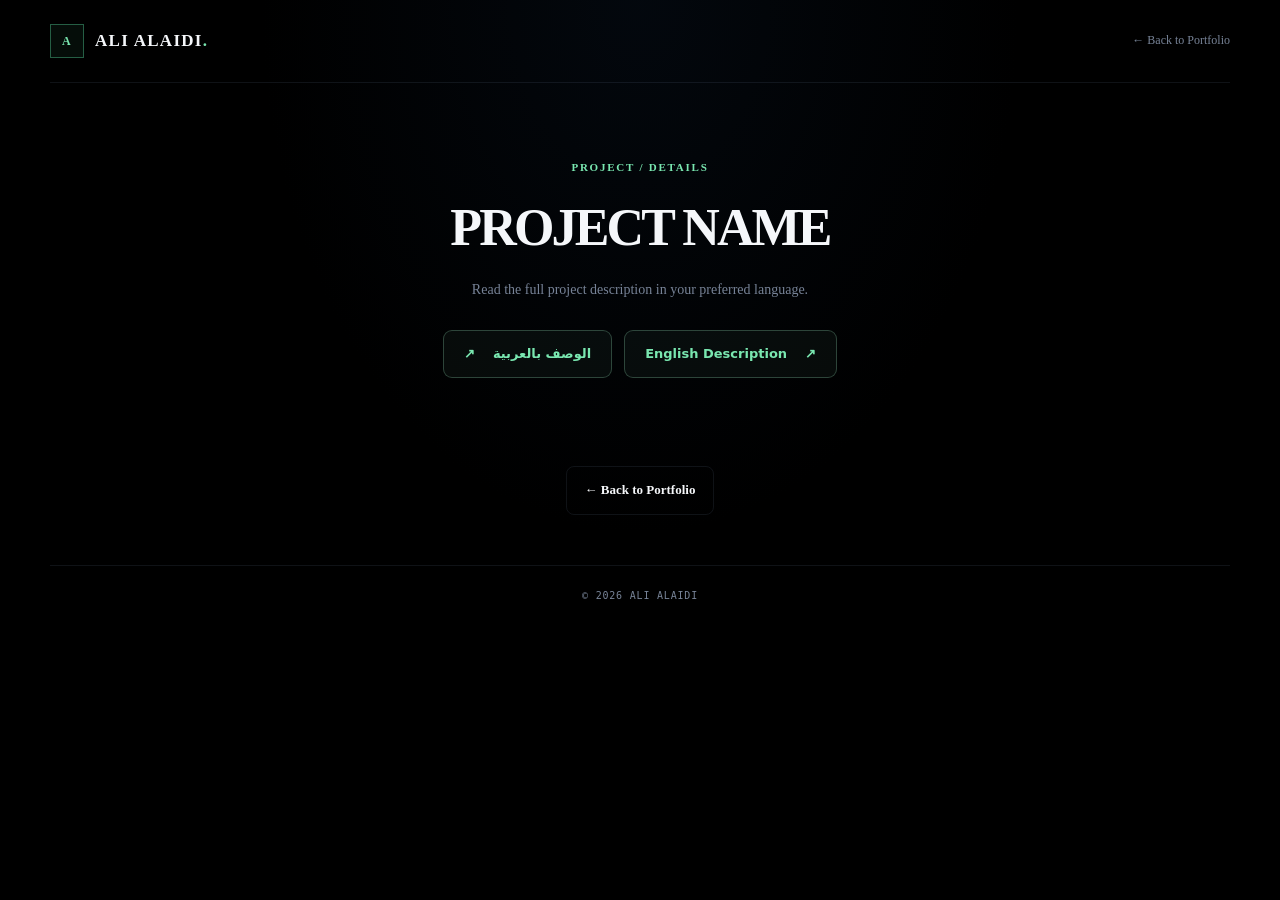
==== commit 4645db86: "Replace entire website" ====
--- a/project-details.html
+++ b/project-details.html
@@ -31,7 +31,7 @@
       <h1 id="project-title">PROJECT NAME</h1>
 
       <p>
-        Explore the project screenshots and read the full description
+        Read the full project description
         in your preferred language.
       </p>
 
@@ -60,78 +60,6 @@
       </div>
     </section>
 
-    <section class="project-gallery" aria-labelledby="gallery-title">
-      <div class="project-gallery-heading">
-        <h2 id="gallery-title">Project <span>Gallery</span></h2>
-        <p>Click any screenshot to view it in full size.</p>
-      </div>
-
-      <div class="project-screenshots">
-        <a href="./2pp.png" target="_blank" rel="noopener noreferrer"
-           aria-label="Open screenshot 2 in full size">
-          <img src="./2pp.png" alt="Project screenshot 2"
-               loading="lazy" decoding="async">
-          <span>SCREENSHOT 02 <b aria-hidden="true">↗</b></span>
-        </a>
-
-        <a href="./3pp.png" target="_blank" rel="noopener noreferrer"
-           aria-label="Open screenshot 3 in full size">
-          <img src="./3pp.png" alt="Project screenshot 3"
-               loading="lazy" decoding="async">
-          <span>SCREENSHOT 03 <b aria-hidden="true">↗</b></span>
-        </a>
-
-        <a href="./4pp.png" target="_blank" rel="noopener noreferrer"
-           aria-label="Open screenshot 4 in full size">
-          <img src="./4pp.png" alt="Project screenshot 4"
-               loading="lazy" decoding="async">
-          <span>SCREENSHOT 04 <b aria-hidden="true">↗</b></span>
-        </a>
-
-        <a href="./5pp.png" target="_blank" rel="noopener noreferrer"
-           aria-label="Open screenshot 5 in full size">
-          <img src="./5pp.png" alt="Project screenshot 5"
-               loading="lazy" decoding="async">
-          <span>SCREENSHOT 05 <b aria-hidden="true">↗</b></span>
-        </a>
-
-        <a href="./6pp.png" target="_blank" rel="noopener noreferrer"
-           aria-label="Open screenshot 6 in full size">
-          <img src="./6pp.png" alt="Project screenshot 6"
-               loading="lazy" decoding="async">
-          <span>SCREENSHOT 06 <b aria-hidden="true">↗</b></span>
-        </a>
-
-        <a href="./7pp.png" target="_blank" rel="noopener noreferrer"
-           aria-label="Open screenshot 7 in full size">
-          <img src="./7pp.png" alt="Project screenshot 7"
-               loading="lazy" decoding="async">
-          <span>SCREENSHOT 07 <b aria-hidden="true">↗</b></span>
-        </a>
-
-        <a href="./8pp.png" target="_blank" rel="noopener noreferrer"
-           aria-label="Open screenshot 8 in full size">
-          <img src="./8pp.png" alt="Project screenshot 8"
-               loading="lazy" decoding="async">
-          <span>SCREENSHOT 08 <b aria-hidden="true">↗</b></span>
-        </a>
-
-        <a href="./9pp.png" target="_blank" rel="noopener noreferrer"
-           aria-label="Open screenshot 9 in full size">
-          <img src="./9pp.png" alt="Project screenshot 9"
-               loading="lazy" decoding="async">
-          <span>SCREENSHOT 09 <b aria-hidden="true">↗</b></span>
-        </a>
-
-        <a href="./10pp.png" target="_blank" rel="noopener noreferrer"
-           aria-label="Open screenshot 10 in full size">
-          <img src="./10pp.png" alt="Project screenshot 10"
-               loading="lazy" decoding="async">
-          <span>SCREENSHOT 10 <b aria-hidden="true">↗</b></span>
-        </a>
-      </div>
-    </section>
-
     <div class="project-return">
       <a class="btn ghost" href="./index.html#projects">
         ← Back to Portfolio
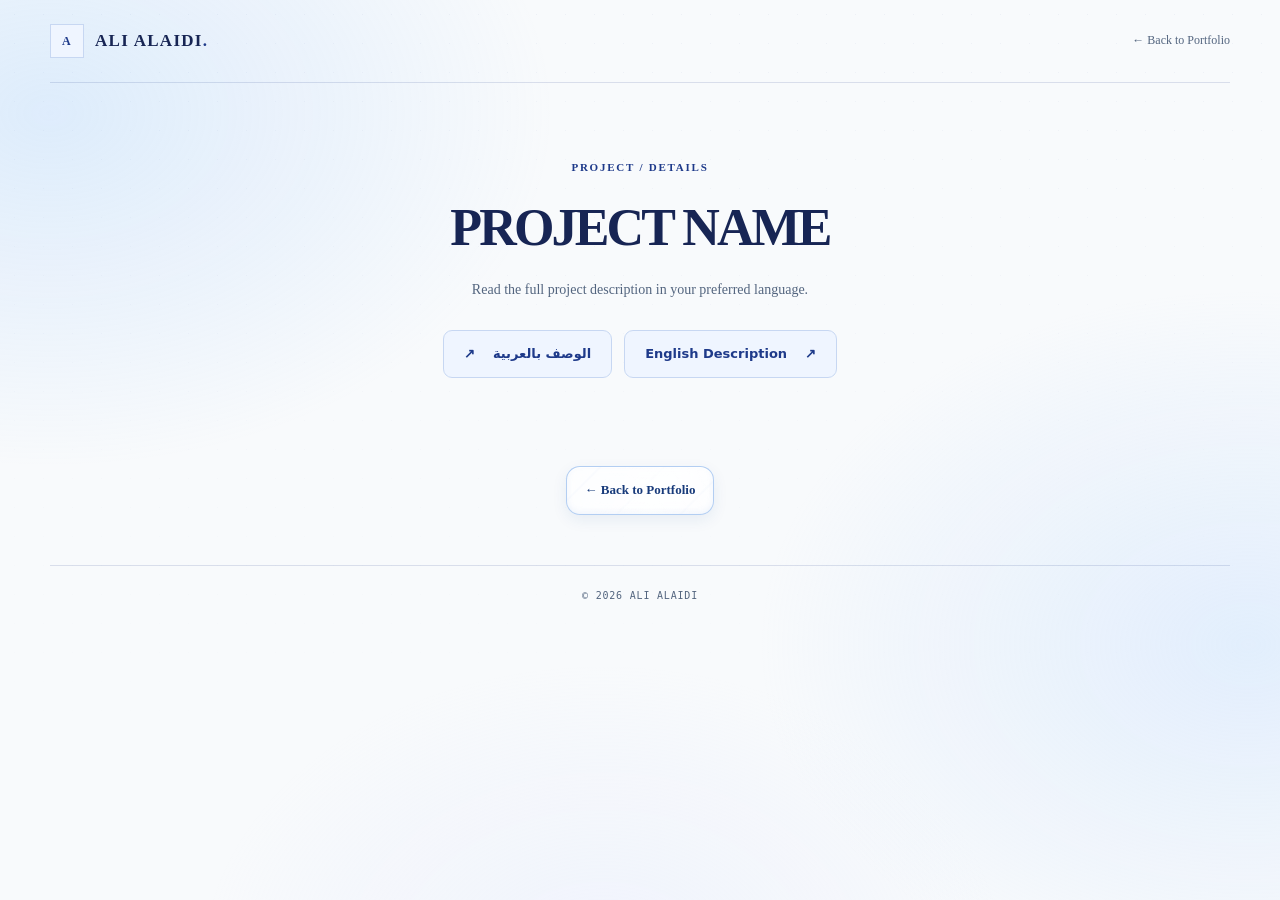
==== commit 88298d3d: "Add files via upload" ====
--- a/project-details.html
+++ b/project-details.html
@@ -1,74 +1,74 @@
-<!DOCTYPE html>
-<html lang="en">
-<head>
-  <meta charset="UTF-8">
-  <meta name="viewport" content="width=device-width, initial-scale=1.0">
-  <meta name="theme-color" content="#070a12">
-  <meta name="referrer" content="strict-origin-when-cross-origin">
-
-  <title>Project Details | Ali Alaidi</title>
-
-  <link rel="stylesheet" href="./style.css">
-  <link rel="stylesheet" href="./project-details.css">
-</head>
-
-<body class="project-details-page">
-  <header class="project-header container">
-    <a class="brand" href="./index.html">
-      <span>A</span>
-      <b>ALI ALAIDI<span>.</span></b>
-    </a>
-
-    <a class="project-back" href="./index.html#projects">
-      ← Back to Portfolio
-    </a>
-  </header>
-
-  <main class="container project-content">
-    <section class="project-intro" aria-labelledby="project-title">
-      <span class="section-no">PROJECT / DETAILS</span>
-
-      <h1 id="project-title">PROJECT NAME</h1>
-
-      <p>
-        Read the full project description
-        in your preferred language.
-      </p>
-
-      <div class="project-description-links">
-        <a
-          class="project-description-button"
-          href="https://drive.google.com/file/d/16iW1_xK2qr1eW-3Y0O09BQAmVccUvuMi/view?usp=drive_link"
-          target="_blank"
-          rel="noopener noreferrer"
-          lang="ar"
-          dir="rtl"
-        >
-          الوصف بالعربية
-          <span aria-hidden="true">↗</span>
-        </a>
-
-        <a
-          class="project-description-button"
-          href="https://drive.google.com/file/d/1c07bm96x8aXMD8ARU6ulNK9ESP-a6Y94/view?usp=drive_link"
-          target="_blank"
-          rel="noopener noreferrer"
-        >
-          English Description
-          <span aria-hidden="true">↗</span>
-        </a>
-      </div>
-    </section>
-
-    <div class="project-return">
-      <a class="btn ghost" href="./index.html#projects">
-        ← Back to Portfolio
-      </a>
-    </div>
-  </main>
-
-  <footer class="project-footer container">
-    © 2026 ALI ALAIDI
-  </footer>
-</body>
+<!DOCTYPE html>
+<html lang="en">
+<head>
+  <meta charset="UTF-8">
+  <meta name="viewport" content="width=device-width, initial-scale=1.0">
+  <meta name="theme-color" content="#f8fafc">
+  <meta name="referrer" content="strict-origin-when-cross-origin">
+
+  <title>Project Details | Ali Alaidi</title>
+
+  <link rel="stylesheet" href="./style.css">
+  <link rel="stylesheet" href="./project-details.css">
+</head>
+
+<body class="project-details-page">
+  <header class="project-header container">
+    <a class="brand" href="./index.html">
+      <span>A</span>
+      <b>ALI ALAIDI<span>.</span></b>
+    </a>
+
+    <a class="project-back" href="./index.html#projects">
+      ← Back to Portfolio
+    </a>
+  </header>
+
+  <main class="container project-content">
+    <section class="project-intro" aria-labelledby="project-title">
+      <span class="section-no">PROJECT / DETAILS</span>
+
+      <h1 id="project-title">PROJECT NAME</h1>
+
+      <p>
+        Read the full project description
+        in your preferred language.
+      </p>
+
+      <div class="project-description-links">
+        <a
+          class="project-description-button"
+          href="https://drive.google.com/file/d/16iW1_xK2qr1eW-3Y0O09BQAmVccUvuMi/view?usp=drive_link"
+          target="_blank"
+          rel="noopener noreferrer"
+          lang="ar"
+          dir="rtl"
+        >
+          الوصف بالعربية
+          <span aria-hidden="true">↗</span>
+        </a>
+
+        <a
+          class="project-description-button"
+          href="https://drive.google.com/file/d/1c07bm96x8aXMD8ARU6ulNK9ESP-a6Y94/view?usp=drive_link"
+          target="_blank"
+          rel="noopener noreferrer"
+        >
+          English Description
+          <span aria-hidden="true">↗</span>
+        </a>
+      </div>
+    </section>
+
+    <div class="project-return">
+      <a class="btn ghost" href="./index.html#projects">
+        ← Back to Portfolio
+      </a>
+    </div>
+  </main>
+
+  <footer class="project-footer container">
+    © 2026 ALI ALAIDI
+  </footer>
+</body>
 </html>
--- a/style.css
+++ b/style.css
@@ -2100,4 +2100,330 @@
   .portfolio-project-body {
     padding: 18px;
   }
-}+}
+
+/* ===== LIGHT ROYAL BLUE DESIGN — 2026 ===== */
+:root{--bg:#f8fafc;--panel:#ffffff;--panel2:#eff5ff;--text:#172554;--muted:#53657f;--line:rgba(30,58,138,.14);--accent:#1e3a8a;--accent2:#3158a4;color-scheme:light}
+html,body{background:#f8fafc!important;color:var(--text)!important}
+body{isolation:isolate;background:transparent!important}
+/* Fixed, slowly drifting ambient light, behind every section. */
+body::before{content:"";position:fixed;inset:-22%;z-index:-2;pointer-events:none;background:radial-gradient(ellipse 35% 35% at 18% 24%,rgba(147,197,253,.26),transparent 78%),radial-gradient(ellipse 34% 35% at 83% 65%,rgba(191,219,254,.38),transparent 78%),radial-gradient(ellipse 28% 30% at 48% 90%,rgba(224,231,255,.35),transparent 78%);animation:ambientDrift 24s ease-in-out infinite alternate}
+@keyframes ambientDrift{0%{transform:translate3d(-2%,0,0) scale(1)}50%{transform:translate3d(2%,-2%,0) scale(1.04)}100%{transform:translate3d(-1%,2%,0) scale(1.02)}}
+body::after{content:"";position:fixed;inset:0;z-index:-1;pointer-events:none;background-image:radial-gradient(rgba(30,58,138,.10) .7px,transparent .7px);background-size:29px 29px;mask-image:linear-gradient(to bottom,rgba(0,0,0,.45),transparent 85%)}
+.grid-bg{opacity:.13!important}
+.nav-wrap{background:rgba(255,255,255,.84)!important;border-color:var(--line)!important}
+.nav-links,.nav-links a,.social-row,.footer-right{color:#53657f!important}
+.nav-links a:hover,.social-row a:hover{color:var(--accent)!important}
+.brand>span,.profile-status,.profile-more{background:#eff5ff!important;border-color:#c7d7f2!important}
+.btn.primary{color:#fff!important;background:#1e3a8a!important;border-color:#1e3a8a!important}
+.btn.primary:hover{box-shadow:0 12px 28px rgba(30,58,138,.19)!important}
+.btn.ghost,.nav-cta{background:rgba(255,255,255,.75)!important}
+.hero-terminal .terminal,.terminal{background:#fff!important;border-color:#dce5f2!important;box-shadow:0 25px 65px rgba(30,58,138,.11)!important}
+.terminal-top{color:#64748b!important;background:#f1f5fb!important}.terminal-body{color:#475569!important}.terminal-body .output{color:#334155!important}
+.orbit{border-color:rgba(30,58,138,.12)!important}.terminal-glow{opacity:.08!important}
+.about-card,.skill-card,.cert-card,.project,.platforms a,.portfolio-project,.modal-box{background:rgba(255,255,255,.92)!important;border-color:#dce5f2!important;box-shadow:0 9px 30px rgba(30,58,138,.055)!important}
+.about-copy .lead,.profile-role{color:#172554!important}
+.profile-placeholder,.cert-logo,.platforms b,.tags span,.profile-tags span,.profile-meta span{background:#eef4fd!important;color:#1e3a8a!important;border-color:#dbe5f4!important}
+.profile-photo{background:#eaf2ff!important;border-color:#fff!important}
+.profile-ring{background:conic-gradient(from 0deg,#1e3a8a,#dbeafe,#8bb5ed,#dbeafe,#1e3a8a)!important;box-shadow:0 15px 45px rgba(30,58,138,.13)!important}
+.profile-card,.profile-card-inner,.profile-cover,.profile-info,.profile-body,.profile-details{background:#fff!important;color:var(--text)!important;border-color:#dce5f2!important}
+.profile-cover{background:linear-gradient(130deg,#e6f0ff,#f8fbff 55%,#dceafd)!important}
+.profile-status,.profile-location,.profile-university,.profile-caption,.profile-stats span,.profile-tags span{color:#53657f!important}
+.profile-status span,.pulse{background:#1e3a8a!important;box-shadow:0 0 10px rgba(30,58,138,.18)!important}
+.profile-stats strong{color:#172554!important}
+.bar{background:#dbe5f4!important}.bar i{background:#1e3a8a!important}
+.contact{background:linear-gradient(120deg,rgba(219,234,254,.75),rgba(255,255,255,.96))!important;border-color:#d4e1f3!important}
+.modal{background:rgba(23,37,84,.26)!important}.modal-box{box-shadow:0 25px 75px rgba(30,58,138,.18)!important}.modal-close{color:#475569!important}
+.footer{border-color:var(--line)!important}
+.timeline-item p,.timeline-item small,.stats span,.edit-note,.facts span,.profile-university,.profile-location{color:#53657f!important}
+.project-details-page .project-description-button{background:#eff5ff!important;border-color:#c7d7f2!important;color:#1e3a8a!important}
+/* Override legacy dark hard-coded elements across all pages */
+.profile-card,.profile-card *,.contact,.contact *{border-color:var(--line)}
+@media(max-width:900px){.nav-links.open{background:#fff!important;box-shadow:0 16px 35px rgba(30,58,138,.1)!important}}
+@media(prefers-reduced-motion:reduce){body::before{animation:none!important}html{scroll-behavior:auto}}
+
+/* === Light identity refresh v2: complete hero card + calm glass links === */
+.hero-profile-card{background:rgba(255,255,255,.87)!important;border:1px solid #d6e1f0!important;box-shadow:0 24px 65px rgba(27,53,105,.12)!important;overflow:hidden}
+.profile-main{background:linear-gradient(180deg,#ffffff 0%,#f8fbff 100%)!important;color:#172554!important}
+.profile-cover{border-bottom:1px solid #e3ebf6!important}
+.cover-grid{background-image:linear-gradient(rgba(30,58,138,.045) 1px,transparent 1px),linear-gradient(90deg,rgba(30,58,138,.045) 1px,transparent 1px)!important}
+.cover-orb{border-color:rgba(30,58,138,.12)!important}
+.cover-label{color:#7185a4!important}
+.profile-avatar-ring{background:conic-gradient(#1e3a8a,#a9c7ee,#dce9fc,#1e3a8a)!important;box-shadow:0 0 0 7px #fff,0 12px 30px rgba(30,58,138,.18)!important}
+.profile-avatar{border-color:#fff!important;background:#e8f0fc!important}
+.online-dot{background:#3a9c82!important;border-color:#fff!important;box-shadow:0 0 0 2px #d5efe7!important}
+.profile-actions a{color:#546985!important;background:rgba(255,255,255,.5)!important}
+.profile-actions a span{color:#1e3a8a!important}
+.profile-actions a:hover{color:#1e3a8a!important;background:#edf4ff!important}
+.profile-identity h2,.profile-name{color:#172554!important;text-shadow:none!important}
+.profile-role{color:#1e3a8a!important}
+.profile-location,.profile-university{color:#64748b!important}
+.profile-identity .profile-status{color:#34548c!important;background:#eef4ff!important;border-color:#d7e5fa!important}
+.profile-stats{border-color:#e2eaf5!important}
+.profile-stats div{border-color:#e2eaf5!important}
+.profile-stats strong{color:#1e3a8a!important}
+.profile-stats span{color:#64748b!important}
+.profile-socials{display:grid!important;grid-template-columns:repeat(3,minmax(0,1fr));gap:10px!important;margin:22px auto 17px!important}
+.profile-socials a{min-width:0!important;min-height:43px;padding:10px 8px!important;border:1px solid rgba(173,194,224,.64)!important;border-radius:12px!important;background:linear-gradient(145deg,rgba(255,255,255,.82),rgba(232,241,254,.56))!important;backdrop-filter:blur(14px);-webkit-backdrop-filter:blur(14px);color:#34527f!important;box-shadow:0 3px 12px rgba(30,58,138,.045),inset 0 1px 0 rgba(255,255,255,.95)!important;letter-spacing:.065em!important;font-size:9px!important;white-space:normal;text-align:center;overflow-wrap:anywhere;transition:transform .25s ease,box-shadow .25s ease,border-color .25s ease!important}
+.profile-socials a::before{display:none!important}
+.profile-socials a:hover{transform:translateY(-2px)!important;background:rgba(235,243,255,.92)!important;color:#172554!important;border-color:#9db9e3!important;box-shadow:0 8px 18px rgba(30,58,138,.09)!important}
+.profile-socials .discord-social{grid-column:1/-1;justify-self:center;width:min(100%,240px);cursor:pointer}
+.profile-more{background:linear-gradient(120deg,#1e3a8a,#2b4c9a)!important;border-color:#1e3a8a!important;color:white!important;box-shadow:0 8px 18px rgba(30,58,138,.14)!important}
+.profile-more:hover{background:#172f76!important;color:#fff!important}
+.verified-badge{filter:none!important}
+/* Remove leftover dark text / backgrounds throughout the light layout */
+.about-copy .lead{color:#263b60!important}
+.stats span,.timeline-item p,.timeline-item small,.platforms small,.footer p,.footer-right,.facts span,.edit-note{color:#60718c!important}
+.facts span{background:rgba(255,255,255,.65)!important;border-color:#dbe5f4!important}
+.profile-card,.hero-profile-card,.contact{color:#172554!important}
+@media(max-width:600px){.profile-main{padding-left:18px!important;padding-right:18px!important}.profile-identity h2{font-size:clamp(22px,6vw,31px)!important}.profile-socials{gap:8px!important}.profile-socials a{font-size:8px!important;padding:9px 5px!important}}
+@media(max-width:370px){.profile-socials{grid-template-columns:repeat(2,minmax(0,1fr))}.profile-socials .discord-social{grid-column:1/-1}}
+@media(prefers-reduced-motion:reduce){.profile-socials a{transition:none!important}}
+
+/* === V3: restrained blue-glass controls + animated cyber identity === */
+@property --edge-angle { syntax:'<angle>'; initial-value:0deg; inherits:false; }
+@keyframes cyber-edge-spin { to { --edge-angle:360deg; } }
+@keyframes cyber-ring-spin { to { transform:rotate(360deg); } }
+@keyframes cyber-drift { 50% { background-position:100% 60%; } }
+.hero-profile-card{
+  position:relative!important;isolation:isolate;overflow:hidden!important;
+  border:2px solid transparent!important;border-radius:24px!important;
+  background:linear-gradient(155deg,rgba(255,255,255,.97),rgba(236,245,255,.96)) padding-box,
+    conic-gradient(from var(--edge-angle),#173878 0deg,#2e6bd0 48deg,#b4d9ff 88deg,#173878 143deg,#173878 270deg,#63b7ff 315deg,#173878 360deg) border-box!important;
+  animation:cyber-edge-spin 13s linear infinite!important;
+  box-shadow:0 25px 65px rgba(21,55,120,.13),0 0 28px rgba(73,143,234,.10)!important;
+}
+.profile-cover{
+  position:relative;overflow:hidden;
+  background:radial-gradient(ellipse at 55% 85%,rgba(104,171,248,.25),transparent 54%),linear-gradient(125deg,#f9fcff,#e6f1ff 56%,#f7fbff)!important;
+}
+.profile-cover::after{
+  content:"";position:absolute;inset:0;pointer-events:none;opacity:.48;
+  background-image:linear-gradient(90deg,transparent 49%,rgba(34,94,170,.16) 49%,rgba(34,94,170,.16) 51%,transparent 51%),linear-gradient(rgba(34,94,170,.10) 1px,transparent 1px),radial-gradient(circle,rgba(32,100,191,.38) 1.4px,transparent 2px);
+  background-size:95px 95px,32px 32px,72px 72px;
+  mask-image:linear-gradient(90deg,transparent 6%,#000 25%,#000 76%,transparent 97%);
+}
+.cover-grid{opacity:.7!important}
+.profile-avatar-wrap{filter:drop-shadow(0 5px 16px rgba(30,58,138,.18))!important}
+.profile-avatar-ring{
+  position:relative;isolation:isolate;background:#dceaff!important;
+  box-shadow:0 0 0 5px #fff,0 8px 28px rgba(30,58,138,.18)!important;
+  animation:none!important;
+}
+.profile-avatar-ring::before{
+  content:"";position:absolute;inset:-5px;border-radius:50%;z-index:-1;pointer-events:none;
+  background:conic-gradient(from 0deg,#142f72 0deg,#142f72 95deg,#72baff 135deg,#dceeff 165deg,#142f72 210deg,#142f72 360deg);
+  animation:cyber-ring-spin 7s linear infinite;
+}
+.profile-avatar{position:relative;overflow:hidden;border:5px solid #fff!important;background:#e9f3ff!important}
+.profile-avatar::before{
+  content:"";position:absolute;inset:0;pointer-events:none;z-index:0;
+  background:repeating-linear-gradient(90deg,transparent 0 22px,rgba(38,96,184,.18) 23px 24px,transparent 25px 42px),radial-gradient(circle at 55% 25%,rgba(67,143,229,.20),transparent 65%),#dbeaff;
+}
+.profile-avatar img{position:relative;z-index:1}
+.profile-socials a,.profile-actions a,.profile-more,.btn,.nav-cta{
+  position:relative;isolation:isolate;overflow:hidden;
+  border:1px solid rgba(125,171,232,.58)!important;
+  border-radius:14px!important;
+  background:linear-gradient(135deg,rgba(255,255,255,.74),rgba(171,211,255,.34) 54%,rgba(246,250,255,.78))!important;
+  backdrop-filter:blur(14px) saturate(145%);-webkit-backdrop-filter:blur(14px) saturate(145%);
+  box-shadow:inset 0 1px 1px rgba(255,255,255,.98),inset 0 -2px 6px rgba(84,146,222,.09),0 5px 15px rgba(29,75,145,.08)!important;
+  color:#183b7b!important;
+  transition:transform .25s ease,box-shadow .25s ease,border-color .25s ease!important;
+}
+.profile-socials a::after,.profile-more::after,.btn::after,.nav-cta::after{
+  content:"";position:absolute;inset:0;z-index:-1;pointer-events:none;opacity:.50;
+  background:linear-gradient(115deg,transparent 13%,rgba(255,255,255,.85) 32%,transparent 48%),repeating-linear-gradient(135deg,transparent 0 22px,rgba(39,106,199,.045) 23px 24px,transparent 25px 45px);
+  background-size:210% 100%,auto;transition:opacity .25s;
+}
+.profile-socials a:hover,.profile-actions a:hover,.profile-more:hover,.btn:hover,.nav-cta:hover{
+  transform:translateY(-3px)!important;border-color:#6bafff!important;
+  box-shadow:inset 0 1px 1px #fff,0 10px 25px rgba(29,75,145,.16),0 0 0 2px rgba(102,169,248,.09)!important;
+}
+.profile-socials a{min-height:48px!important;font-size:10px!important;letter-spacing:.07em!important;font-weight:600!important}
+.profile-socials a::before{display:block!important;content:""!important;position:absolute!important;inset:auto 15% 0!important;width:70%!important;height:1px!important;background:linear-gradient(90deg,transparent,rgba(46,107,208,.32),transparent)!important;transform:none!important;transition:none!important}
+.profile-more,.btn.primary{background:linear-gradient(115deg,#173878,#244fa4 55%,#3477d6)!important;color:#fff!important;border-color:#244f9f!important;box-shadow:inset 0 1px 0 rgba(255,255,255,.25),0 9px 24px rgba(27,65,145,.19)!important}
+.profile-more::after,.btn.primary::after{opacity:.23}
+.profile-more:hover,.btn.primary:hover{color:#fff!important;background:linear-gradient(115deg,#142e69,#2153ad,#326ed0)!important}
+.profile-stats>div{background:linear-gradient(140deg,rgba(255,255,255,.8),rgba(223,237,255,.55));border-radius:12px;box-shadow:inset 0 1px 0 #fff}
+@media(max-width:600px){.hero-profile-card{border-radius:19px!important}.profile-socials a{min-height:44px!important;font-size:9px!important}.profile-actions a{font-size:10px!important}}
+@media(prefers-reduced-motion:reduce){.hero-profile-card,.profile-avatar-ring::before{animation:none!important}.profile-socials a,.profile-actions a,.profile-more,.btn,.nav-cta{transition:none!important}}
+
+/* V4: refined portrait ring and blue verification badge */
+.profile-avatar-ring{
+  padding:3px!important;
+  background:#dceaff!important;
+  box-shadow:0 0 0 2px rgba(30,58,138,.12),0 8px 22px rgba(30,58,138,.12)!important;
+}
+.profile-avatar-ring::before{
+  inset:-2px!important;
+  background:conic-gradient(from 0deg,#1e3a8a 0deg,#1e3a8a 125deg,#60a5fa 155deg,#dbeafe 171deg,#1e3a8a 200deg,#1e3a8a 360deg)!important;
+}
+.profile-avatar{border:2px solid #fff!important}
+.online-dot{display:none!important}
+.verified-badge{filter:drop-shadow(0 1px 3px rgba(30,58,138,.22))!important}
+.verified-badge .badge-wave{fill:#2563eb!important;stroke:#1e3a8a!important;stroke-width:1.5!important}
+.verified-badge .badge-check{stroke:#fff!important}
+.verified-badge::before,.verified-badge::after{border-color:rgba(37,99,235,.22)!important}
+
+
+/* V5 — Premium glass + holographic credential archive */
+#certifications .certificate-category-grid{display:grid!important;grid-template-columns:repeat(2,minmax(0,1fr))!important;gap:20px!important}
+#certifications .certificate-text-card{
+  --holo-x:75%; position:relative!important;isolation:isolate;overflow:hidden!important;
+  display:flex!important;flex-direction:column!important;justify-content:space-between!important;
+  min-height:232px!important;padding:25px 27px!important;border-radius:22px!important;
+  border:1px solid rgba(128,165,228,.6)!important;
+  background:linear-gradient(125deg,rgba(255,255,255,.97),rgba(235,244,255,.92) 55%,rgba(238,235,255,.75))!important;
+  box-shadow:0 13px 35px rgba(30,58,138,.09),inset 0 1px 0 #fff!important;
+  color:#172554!important;cursor:pointer!important;
+  transition:transform .3s ease,box-shadow .3s ease,border-color .3s ease!important;
+}
+#certifications .certificate-text-card::before{
+  content:""!important;display:block!important;position:absolute!important;inset:0!important;width:auto!important;
+  border:0!important;opacity:1!important;pointer-events:none;z-index:0;
+  background:radial-gradient(ellipse at 86% 10%,rgba(123,164,255,.22),transparent 48%),
+    repeating-linear-gradient(90deg,transparent 0 36px,rgba(42,100,188,.035) 37px 38px,transparent 39px 74px),
+    repeating-linear-gradient(0deg,transparent 0 35px,rgba(42,100,188,.025) 36px 37px,transparent 38px 73px)!important;
+  animation:none!important;filter:none!important;mask:none!important;-webkit-mask:none!important;
+}
+#certifications .certificate-text-card::after{
+  content:""!important;display:block!important;position:absolute!important;inset:-60% -30%!important;
+  background:linear-gradient(108deg,transparent 39%,rgba(255,255,255,.02) 46%,rgba(113,190,255,.21) 50%,rgba(187,150,255,.15) 53%,transparent 62%)!important;
+  transform:translateX(-65%) rotate(0deg);transition:transform .85s ease;opacity:1!important;
+  pointer-events:none;z-index:1;filter:none!important;mask:none!important;-webkit-mask:none!important;
+}
+#certifications .certificate-text-card:hover,#certifications .certificate-text-card:focus-visible{
+  transform:translateY(-6px)!important;border-color:#6599ee!important;
+  background:linear-gradient(125deg,#fff,#eaf3ff 60%,#eeebff)!important;
+  box-shadow:0 22px 44px rgba(30,58,138,.16),0 0 0 2px rgba(103,156,247,.12),inset 0 1px 0 #fff!important;
+}
+#certifications .certificate-text-card:hover::after,#certifications .certificate-text-card:focus-visible::after{transform:translateX(65%)}
+#certifications .certificate-text-card:focus-visible{outline:2px solid #1e3a8a;outline-offset:3px}
+#certifications .certificate-text-card>*{position:relative;z-index:2}
+#certifications .certificate-text-top{display:flex;justify-content:space-between;align-items:center;gap:10px;margin-bottom:21px!important}
+#certifications .certificate-number{display:flex;align-items:center;gap:9px;color:#5572a5!important;font:600 10px/1.4 "JetBrains Mono",monospace!important;letter-spacing:.07em!important}
+#certifications .certificate-seal{display:grid;place-items:center;width:38px!important;height:38px!important;flex-shrink:0;border:1px solid #b7cff8!important;border-radius:12px!important;background:linear-gradient(145deg,#fff,#dceaff)!important;color:#1e3a8a!important;font-size:23px!important;box-shadow:0 4px 12px rgba(30,58,138,.09)}
+#certifications .certificate-status{color:#214b91!important;background:rgba(218,233,255,.85)!important;border:1px solid #c6d9f8!important;border-radius:999px!important;padding:7px 12px!important;font:600 10px/1.2 "JetBrains Mono",monospace!important;white-space:normal!important;text-align:center}
+#certifications .certificate-text-card h3{color:#142e68!important;font:700 clamp(17px,1.45vw,22px)/1.35 Inter,system-ui,sans-serif!important;letter-spacing:-.025em;margin:0 0 11px!important;overflow-wrap:anywhere}
+#certifications .certificate-text-card .certificate-provider{color:#607da9!important;font:500 10px/1.5 "JetBrains Mono",monospace!important;letter-spacing:.065em!important;margin:0!important}
+#certifications .certificate-text-footer{display:flex;justify-content:space-between;align-items:center;gap:8px;margin-top:23px!important;padding-top:15px!important;border-top:1px solid #d4e2f7!important;color:#6480a9!important;font:600 10px/1.4 "JetBrains Mono",monospace!important;letter-spacing:.02em!important}
+#certifications .credential-view{color:#1e3a8a;font-weight:700;white-space:nowrap}
+#certifications .certificate-tab{border:1px solid #c5d7f4!important;border-radius:12px!important;background:linear-gradient(140deg,rgba(255,255,255,.92),rgba(224,238,255,.7))!important;color:#25487f!important;box-shadow:0 4px 13px rgba(30,58,138,.06),inset 0 1px 0 #fff!important;backdrop-filter:blur(10px);font-weight:600!important}
+#certifications .certificate-tab span{color:#6688ba!important}
+#certifications .certificate-tab:hover{color:#173c83!important;border-color:#7fa9ed!important;box-shadow:0 7px 19px rgba(30,58,138,.13)!important}
+#certifications .certificate-tab.active{color:white!important;background:linear-gradient(115deg,#19377b,#2856ac 75%,#457de1)!important;border-color:#1e3a8a!important;box-shadow:0 7px 20px rgba(30,58,138,.2)!important}
+#certifications .certificate-tab.active span{color:#dbeafe!important}
+#certifications .certificate-filter-meta,#certifications .certificate-filter-meta b{color:#496b9f!important}
+@media(max-width:700px){#certifications .certificate-category-grid{grid-template-columns:1fr!important;gap:13px!important}#certifications .certificate-text-card{min-height:205px!important;padding:19px!important;border-radius:17px!important}#certifications .certificate-text-card h3{font-size:17px!important}#certifications .certificate-number{font-size:9px!important}#certifications .certificate-status{font-size:9px!important;padding:6px 9px!important}#certifications .certificate-text-footer{font-size:9px!important}}
+@media(prefers-reduced-motion:reduce){#certifications .certificate-text-card,#certifications .certificate-text-card::after{transition:none!important}#certifications .certificate-text-card:hover{transform:none!important}}
+
+/* V7 — restrained editorial credentials, matching the site's serif typography */
+#certifications .certificate-text-card{
+  min-height:208px!important;padding:24px 27px!important;border-radius:15px!important;
+  border:1px solid #d2def0!important;
+  background:linear-gradient(145deg,#fff 0%,#f8fbff 100%)!important;
+  box-shadow:0 6px 20px rgba(25,55,105,.055)!important;
+  transform:none!important;
+}
+#certifications .certificate-text-card::before{
+  background:linear-gradient(90deg,#1e3a8a 0 44px,transparent 44px) left top / 100% 2px no-repeat!important;
+  opacity:.85!important;
+}
+#certifications .certificate-text-card::after{display:none!important;content:none!important}
+#certifications .certificate-text-card:hover,#certifications .certificate-text-card:focus-visible{
+  transform:translateY(-2px)!important;border-color:#9eb9e4!important;
+  background:linear-gradient(145deg,#fff,#f5f9ff)!important;
+  box-shadow:0 11px 26px rgba(25,55,105,.10)!important;
+}
+#certifications .certificate-text-top{margin-bottom:17px!important}
+#certifications .certificate-seal{
+  width:30px!important;height:30px!important;border-radius:8px!important;
+  background:#f0f5ff!important;box-shadow:none!important;font-size:18px!important;
+}
+#certifications .certificate-number{font-size:9px!important;letter-spacing:.045em!important}
+#certifications .certificate-status{
+  background:#edf3fc!important;border-color:#dbe6f6!important;color:#36578d!important;
+  border-radius:7px!important;padding:6px 9px!important;box-shadow:none!important;
+}
+#certifications .certificate-text-card h3{
+  font-family:"Merriweather",Georgia,serif!important;font-weight:700!important;
+  font-size:clamp(17px,1.45vw,21px)!important;line-height:1.5!important;
+  letter-spacing:0!important;color:#172554!important;
+}
+#certifications .certificate-provider{color:#687c9d!important;letter-spacing:.025em!important}
+#certifications .certificate-text-footer{
+  margin-top:18px!important;padding-top:13px!important;border-top-color:#e2eaf5!important;
+}
+#certifications .credential-foot-label{color:#7487a5!important}
+#certifications .credential-view{color:#1e3a8a!important}
+#certifications .certificate-tab{border-radius:9px!important;box-shadow:none!important}
+#certifications .certificate-tab.active{background:#1e3a8a!important;box-shadow:0 4px 12px rgba(30,58,138,.12)!important}
+@media(max-width:700px){#certifications .certificate-text-card{min-height:195px!important;padding:19px!important}}
+
+/* V8: compact, formal certificate gallery and functional filter toolbar */
+#certifications .certificate-category-grid{grid-template-columns:repeat(3,minmax(0,1fr))!important;gap:13px!important}
+#certifications .certificate-text-card{min-height:158px!important;padding:16px 17px!important;border-radius:12px!important;box-shadow:0 3px 13px rgba(25,55,105,.055)!important}
+#certifications .certificate-text-top{margin-bottom:9px!important;gap:7px!important}
+#certifications .certificate-seal{width:24px!important;height:24px!important;font-size:14px!important;border-radius:6px!important}
+#certifications .certificate-number{font-size:8px!important;gap:6px!important;letter-spacing:0!important}
+#certifications .certificate-status{font-size:9px!important;padding:4px 7px!important}
+#certifications .certificate-text-card h3{font-family:"Merriweather",Georgia,serif!important;font-size:clamp(13px,1.12vw,16px)!important;line-height:1.38!important;margin:0 0 7px!important}
+#certifications .certificate-provider{font-size:8px!important;line-height:1.35!important}
+#certifications .certificate-text-footer{margin-top:10px!important;padding-top:9px!important;font-size:8px!important}
+#certifications .certificate-category-bar{display:flex!important;justify-content:center!important;align-items:center!important;gap:6px!important;padding:8px!important;margin:5px auto 15px!important;width:fit-content;max-width:100%;border:1px solid #d7e3f4;border-radius:14px;background:rgba(255,255,255,.72);box-shadow:0 5px 19px rgba(30,58,138,.055);backdrop-filter:blur(12px)}
+#certifications .certificate-tab{display:inline-flex!important;align-items:center;justify-content:center;gap:5px;padding:9px 11px!important;min-height:35px;border:1px solid transparent!important;border-radius:9px!important;background:transparent!important;color:#3d5680!important;font:600 10px/1.1 "JetBrains Mono",monospace!important;white-space:nowrap;box-shadow:none!important;transition:background .2s,color .2s,border-color .2s!important}
+#certifications .certificate-tab span{color:#7890b1!important;font-size:9px!important}
+#certifications .certificate-tab:hover{background:#edf4ff!important;color:#173b80!important;border-color:#cddff9!important;transform:none!important}
+#certifications .certificate-tab.active{background:#1e3a8a!important;color:white!important;border-color:#1e3a8a!important;box-shadow:0 3px 9px rgba(30,58,138,.13)!important}
+#certifications .certificate-tab.active span{color:#dbeafe!important}
+#certifications .certificate-tab:focus-visible{outline:2px solid #2563eb;outline-offset:2px}
+#certifications .certificate-filter-meta{margin:0 2px 10px!important;font-size:11px!important}
+@media(max-width:1050px){#certifications .certificate-category-grid{grid-template-columns:repeat(2,minmax(0,1fr))!important}#certifications .certificate-category-bar{width:100%;flex-wrap:wrap!important}}
+@media(max-width:650px){#certifications .certificate-category-grid{grid-template-columns:1fr!important;gap:10px!important}#certifications .certificate-text-card{min-height:145px!important;padding:14px!important}#certifications .certificate-text-card h3{font-size:15px!important}#certifications .certificate-category-bar{justify-content:flex-start!important;flex-wrap:nowrap!important;overflow-x:auto!important;scrollbar-width:thin;padding:7px!important}#certifications .certificate-tab{flex-shrink:0!important;padding:9px 10px!important}}
+
+
+/* V9 — refined Learning Platforms: compact logos, names, royal-blue moving rings */
+#learning-platforms .platform-fixed{padding:18px 0 24px}
+#learning-platforms .platform-fixed .platform-track{gap:22px;align-items:start}
+#learning-platforms .platform-fixed .platform-card{
+  width:100%;height:auto;min-height:190px;padding:0;
+  display:flex;flex-direction:column;align-items:center;justify-content:flex-start;
+  gap:18px;border-radius:0;overflow:visible;filter:none;
+  text-decoration:none;transition:transform .25s ease;
+}
+#learning-platforms .platform-fixed .platform-card::before,
+#learning-platforms .platform-fixed .platform-card::after{content:none!important}
+#learning-platforms .platform-fixed .platform-logo{
+  position:relative;flex:none;width:132px;height:132px;
+  border:3px solid #e7efff;border-radius:50%;background:#05080e;
+  box-shadow:0 7px 22px rgba(30,58,138,.10);overflow:visible;
+  isolation:isolate;
+}
+#learning-platforms .platform-fixed .platform-logo::before{
+  content:"";position:absolute;inset:-7px;border-radius:50%;padding:3px;
+  background:conic-gradient(from 0deg,#1e3a8a 0deg,#1e3a8a 85deg,#8cbcff 120deg,#dbeafe 155deg,#1e3a8a 230deg,#6ea5ff 275deg,#1e3a8a 360deg);
+  -webkit-mask:linear-gradient(#000 0 0) content-box,linear-gradient(#000 0 0);
+  -webkit-mask-composite:xor;mask-composite:exclude;
+  animation:platformRoyalSpin 7s linear infinite;pointer-events:none;
+}
+#learning-platforms .platform-fixed .platform-logo img{
+  position:relative;z-index:1;width:100%;height:100%;border-radius:50%;object-fit:cover;
+}
+#learning-platforms .platform-fixed .platform-name{
+  display:block;text-align:center;font-family:"Merriweather",Georgia,serif;
+  font-weight:800;font-size:clamp(12px,1.1vw,15px);letter-spacing:.065em;
+  line-height:1.45;color:#172554;text-transform:uppercase;
+}
+#learning-platforms .platform-fixed .platform-card:hover{transform:translateY(-4px);filter:none}
+#learning-platforms .platform-fixed .platform-card:hover .platform-logo{box-shadow:0 10px 25px rgba(30,58,138,.18)}
+#learning-platforms .platform-fixed .platform-card:focus-visible{outline:2px solid #1e3a8a;outline-offset:7px;border-radius:12px}
+@keyframes platformRoyalSpin{to{transform:rotate(360deg)}}
+@media(max-width:900px){#learning-platforms .platform-fixed .platform-track{row-gap:26px}}
+@media(max-width:520px){
+  #learning-platforms .platform-fixed .platform-track{grid-template-columns:repeat(2,minmax(0,1fr));gap:24px 10px}
+  #learning-platforms .platform-fixed .platform-card{min-height:164px;gap:15px}
+  #learning-platforms .platform-fixed .platform-logo{width:112px;height:112px}
+  #learning-platforms .platform-fixed .platform-name{font-size:11px}
+}
+@media(prefers-reduced-motion:reduce){#learning-platforms .platform-fixed .platform-logo::before{animation:none}}
